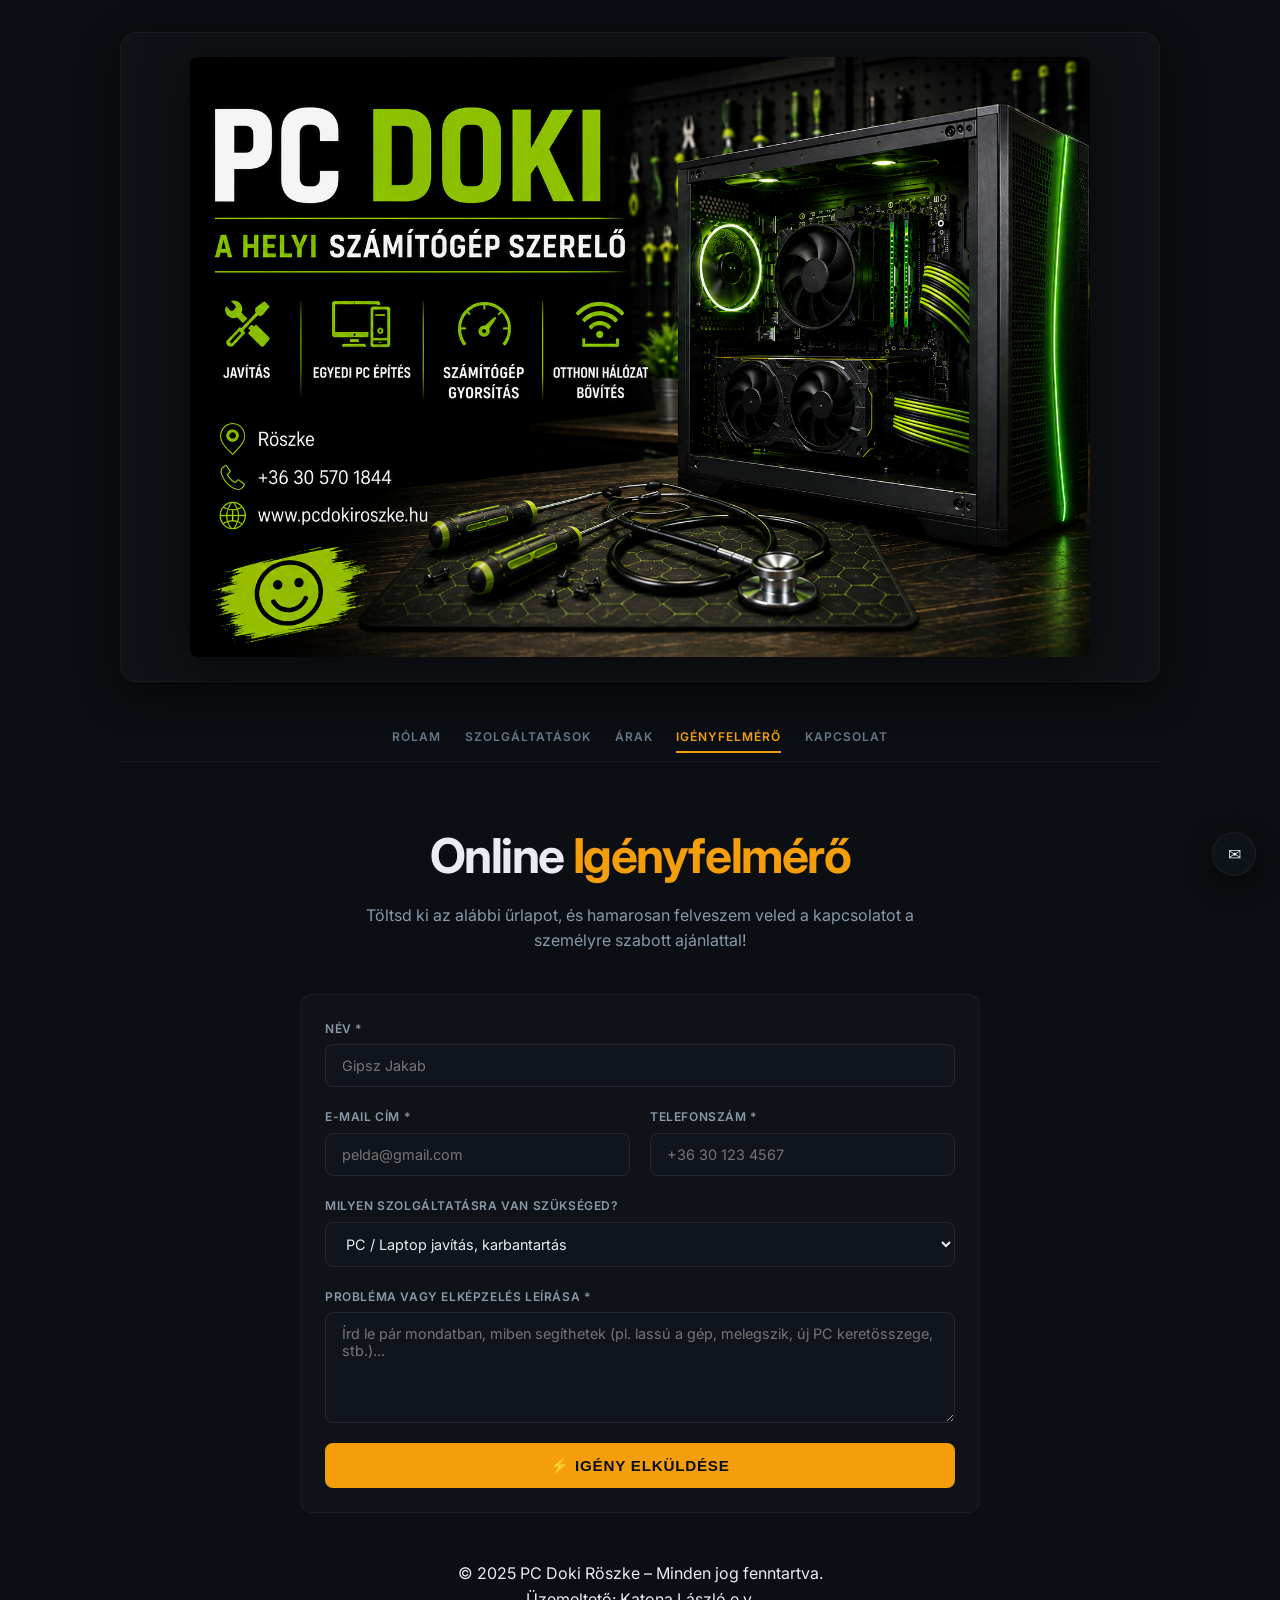
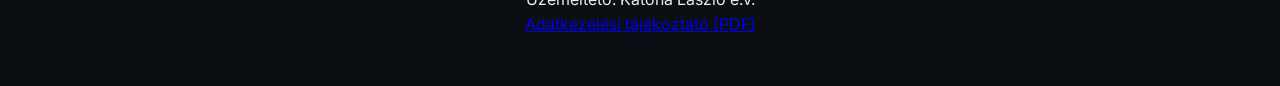
==== igényfelmero.html @ b2f80634 "Implement bot protection in igényfelmero.html Added hidden fields for bot protection in the form." ====
<!DOCTYPE html>
<html lang="hu">
<head>
    <meta charset="UTF-8">
    <meta name="viewport" content="width=device-width, initial-scale=1.0">
    <title>Igényfelmérő – PC Doki Röszke</title>
    <meta name="description" content="Töltse ki igényfelmérő űrlapunkat, hogy pontos ajánlatot adhassunk PC javításra, építésre vagy hálózatépítésre.">

    <link rel="stylesheet" href="style.css">
    <link rel="icon" type="image/png" href="favicon.png">

    <link rel="preconnect" href="https://fonts.googleapis.com">
    <link rel="preconnect" href="https://fonts.gstatic.com" crossorigin>
    <link href="https://fonts.googleapis.com/css2?family=Inter:opsz,wght@14..32,400;14..32,500;14..32,600;14..32,700;800&display=swap" rel="stylesheet">
</head>
<body>

    <!-- ===== LEBEGŐ KONTAKT WIDGET ===== -->
    <div class="floating-contact-widget">
        <button id="contact-toggle" aria-label="Kapcsolat">
            <span id="toggle-icon">✉</span>
        </button>
        <div class="contact-panel" id="contact-panel">
            <p>📋 Gyors kapcsolat</p>
            <a href="tel:+36305701844" class="contact-btn phone">📞 Hívás</a>
            <a href="https://m.me/pcdokiroszke" target="_blank" rel="noopener" class="contact-btn messenger">💬 Messenger</a>
            <a href="https://www.facebook.com/pcdokiroszke" target="_blank" rel="noopener" class="contact-btn facebook">👍 Facebook oldal</a>
            <a href="https://www.facebook.com/sharer/sharer.php?u=https%3A%2F%2Fpcdokiroszke.hu" target="_blank" class="contact-btn share">↗ Megosztom</a>
        </div>
    </div>

    <div class="container">

        <!-- ===== FEJLÉC ===== -->
        <header class="hero-header">
            <div class="hero-header-inner">
                <a href="index.html">
                    <img src="image.png" alt="PC Doki Röszke" class="hero-header-img" loading="lazy">
                </a>
            </div>
        </header>

        <!-- ===== NAVIGÁCIÓ ===== -->
        <nav>
            <div class="nav-links">
                <a href="index.html#rolam">Rólam</a>
                <a href="index.html#szolgaltatasok">Szolgáltatások</a>
                <a href="index.html#arak">Árak</a>
                <a href="igényfelmero.html" class="active">Igényfelmérő</a>
                <a href="index.html#kapcsolat">Kapcsolat</a>
            </div>
        </nav>

        <!-- ===== CÍM SZEKCIÓ ===== -->
        <section class="hero-text-section">
            <h1 class="hero-title">Online <span class="highlight">Igényfelmérő</span></h1>
            <p class="hero-lead">Töltsd ki az alábbi űrlapot, és hamarosan felveszem veled a kapcsolatot a személyre szabott ajánlattal!</p>
        </section>

        <!-- ===== ŰRLAP SZEKCIÓ ===== -->
        <section class="form-section">
    <form action="https://api.web3forms.com/submit" method="POST" class="custom-form">
        
        <!-- === IDE ÍRD BE A KAPOTT KULCSOT === -->
        <input type="hidden" name="access_key" value="1afea300-8b46-4437-ac1f-4f10b51cd7a6">

        <!-- E-mail beállítások (a saját fiókodban így fog megjelenni az e-mail) -->
        <input type="hidden" name="subject" value="Új igényfelmérés érkezett - PC Doki Röszke">
        <input type="hidden" name="from_name" value="PC Doki Weboldal">
        <!-- 🛡️ 1. ROBOTBÍZTOS HONEYPOT MEZŐ (Rejtett mező a botok ellen) -->
        <input type="checkbox" name="botcheck" class="hidden" style="display: none;">

        <!-- 🛡️ 2. BEÉPÍTETT SPAM VÉDELEM (Web3Forms AI szűrő) -->
        <input type="hidden" name="botcheck" value="">

        <div class="form-group">
            <label for="name">Név *</label>
            <input type="text" id="name" name="Név" required placeholder="Gipsz Jakab">
        </div>

        <div class="form-group-grid">
            <div class="form-group">
                <label for="email">E-mail cím *</label>
                <input type="email" id="email" name="email" required placeholder="pelda@gmail.com">
            </div>
            <div class="form-group">
                <label for="phone">Telefonszám *</label>
                <input type="tel" id="phone" name="Telefonszám" required placeholder="+36 30 123 4567">
            </div>
        </div>

        <div class="form-group">
            <label for="service">Milyen szolgáltatásra van szükséged?</label>
            <select id="service" name="Szolgáltatás">
                <option value="PC / Laptop javítás, karbantartás">PC / Laptop javítás, karbantartás</option>
                <option value="Új Gamer / Irodai PC építés">Új Gamer / Irodai PC építés</option>
                <option value="Gép fejlesztés / SSD bővítés">Gép fejlesztés / SSD bővítés</option>
                <option value="WiFi / Hálózat beállítás">WiFi / Hálózat beállítás</option>
                <option value="Weboldal készítés / Marketing">Weboldal készítés / Marketing</option>
                <option value="Egyéb probléma / Kérdés">Egyéb probléma / Kérdés</option>
            </select>
        </div>

        <div class="form-group">
            <label for="message">Probléma vagy elképzelés leírása *</label>
            <textarea id="message" name="Üzenet" rows="5" required placeholder="Írd le pár mondatban, miben segíthetek (pl. lassú a gép, melegszik, új PC keretösszege, stb.)..."></textarea>
        </div>

        <button type="submit" class="submit-btn">⚡ Igény elküldése</button>
    </form>
</section>

        <!-- ===== FOOTER ===== -->
        <footer class="clean-footer" style="margin-top: 3rem; text-align: center;">
            <p>© 2025 PC Doki Röszke – Minden jog fenntartva.</p>
            <p class="small">Üzemeltető: Katona László e.v.</p>
            <a href="adatkezeles.pdf" target="_blank" rel="noopener">Adatkezelési tájékoztató (PDF)</a>
        </footer>

    </div>

    <script src="script.js"></script>
</body>
</html>
---- style.css ----
/* ================================================================
   PC DOKI PLÉH STÍLUS - IPARI / MŰHELY HANGULAT
   ================================================================ */

* {
    margin: 0;
    padding: 0;
    box-sizing: border-box;
}

html {
    scroll-behavior: smooth;
}

body {
    font-family: 'Inter', -apple-system, BlinkMacSystemFont, sans-serif;
    background: #0b0e12;
    color: #e8edf2;
    line-height: 1.6;
    -webkit-font-smoothing: antialiased;
}

/* ---------- LAYOUT ---------- */
.container {
    max-width: 1120px;
    margin: 0 auto;
    padding: 0 1.25rem 2rem;
}

/* ---------- FEJLÉC – PC DOKI PLÉH ---------- */
.hero-header {
    width: 100%;
    padding: 1.5rem 0 0.5rem;
    background: #0b0e12;
}

.hero-header-inner {
    width: 100%;
    display: flex;
    justify-content: center;
    align-items: center;
    background: rgba(255, 255, 255, 0.02);
    border-radius: 16px;
    border: 1px solid rgba(255, 255, 255, 0.04);
    padding: 1rem;
    box-shadow: 0 12px 40px rgba(0, 0, 0, 0.4);
}

.hero-header-img {
    width: 100%;
    max-width: 900px;
    height: auto;
    display: block;
    border-radius: 8px;
    filter: drop-shadow(0 8px 24px rgba(0, 0, 0, 0.5));
}

/* ---------- NAV ---------- */
nav {
    margin: 1.5rem 0 2.5rem;
    padding-bottom: 0.5rem;
    border-bottom: 1px solid rgba(255, 255, 255, 0.04);
}

.nav-links {
    display: flex;
    gap: 1.5rem;
    flex-wrap: wrap;
    justify-content: center;
}

.nav-links a {
    color: #667788;
    text-decoration: none;
    font-size: 0.75rem;
    font-weight: 600;
    letter-spacing: 0.08em;
    text-transform: uppercase;
    padding: 0.3rem 0;
    border-bottom: 2px solid transparent;
    transition: color 0.2s, border-color 0.2s;
}

.nav-links a:hover {
    color: #f59e0b;
    border-bottom-color: #f59e0b;
}

/* ---------- HERO SZÖVEG ---------- */
.hero-text-section {
    text-align: center;
    padding: 1rem 0 2.5rem;
}

.hero-title {
    font-size: 1.8rem;
    font-weight: 700;
    letter-spacing: -0.03em;
    margin-bottom: 0.5rem;
}

.hero-title .highlight {
    color: #f59e0b;
}

.hero-lead {
    color: #8899aa;
    font-size: 1rem;
    max-width: 560px;
    margin: 0 auto;
}

/* ---------- SZOLGÁLTATÁSOK (PLÉH STÍLUSBAN) ---------- */
.services-plain {
    display: grid;
    grid-template-columns: 1fr 1fr;
    gap: 0.75rem;
    padding: 1.5rem 0 2.5rem;
    border-top: 1px solid rgba(255, 255, 255, 0.04);
    border-bottom: 1px solid rgba(255, 255, 255, 0.04);
    margin-bottom: 2.5rem;
}

.service-plain {
    text-align: center;
    padding: 1rem 0.5rem;
    background: rgba(255, 255, 255, 0.02);
    border: 1px solid rgba(255, 255, 255, 0.04);
    border-radius: 10px;
    transition: border-color 0.2s;
}

.service-plain:hover {
    border-color: rgba(245, 158, 11, 0.2);
}

.service-plain .sp-icon {
    font-size: 1.8rem;
    display: block;
    margin-bottom: 0.3rem;
}

.service-plain h3 {
    font-size: 0.85rem;
    font-weight: 700;
    color: #f59e0b;
    letter-spacing: 0.04em;
    text-transform: uppercase;
}

.service-plain p {
    font-size: 0.75rem;
    color: #667788;
    margin-top: 0.1rem;
}

/* ---------- SZEKCIÓ CÍMEK ---------- */
.section-title {
    font-size: 1.1rem;
    font-weight: 700;
    letter-spacing: 0.08em;
    text-transform: uppercase;
    color: #667788;
    margin-bottom: 1.5rem;
    padding-bottom: 0.5rem;
    border-bottom: 2px solid rgba(255, 255, 255, 0.04);
}

/* ---------- RÓLAM ---------- */
.rolam-section {
    padding: 1rem 0 2rem;
}

.rolam-wrap {
    display: grid;
    grid-template-columns: 1fr;
    gap: 2rem;
    align-items: center;
}

.rolam-text p {
    color: #8899aa;
    font-size: 0.92rem;
    margin-bottom: 0.75rem;
}

.rolam-text p strong {
    color: #e8edf2;
}

.rolam-avatar {
    display: flex;
    justify-content: center;
}

.rolam-avatar-circle {
    width: 120px;
    height: 120px;
    border-radius: 50%;
    background: rgba(245, 158, 11, 0.06);
    border: 2px solid rgba(245, 158, 11, 0.1);
    display: flex;
    align-items: center;
    justify-content: center;
    font-size: 2.5rem;
    color: #f59e0b;
}

/* ---------- SZOLGÁLTATÁSOK RÁCS ---------- */
.services-grid {
    display: grid;
    grid-template-columns: 1fr 1fr;
    gap: 0.6rem;
}

.service-item {
    background: rgba(255, 255, 255, 0.02);
    border: 1px solid rgba(255, 255, 255, 0.04);
    border-radius: 8px;
    padding: 0.9rem;
    transition: border-color 0.2s;
}

.service-item:hover {
    border-color: rgba(245, 158, 11, 0.2);
}

.service-item .icon {
    font-size: 1.2rem;
    display: block;
    margin-bottom: 0.2rem;
}

.service-item h3 {
    font-size: 0.8rem;
    font-weight: 600;
    color: #e8edf2;
}

.service-item p {
    font-size: 0.7rem;
    color: #667788;
    margin-top: 0.1rem;
}

/* ---------- ÁRAK ---------- */
.arak-sub {
    text-align: center;
    font-size: 0.75rem;
    color: #667788;
    margin: -0.5rem 0 1.5rem;
}

.price-grid {
    display: grid;
    grid-template-columns: 1fr;
    gap: 0.1rem;
}

.price-row {
    display: grid;
    grid-template-columns: 1fr auto;
    align-items: baseline;
    padding: 0.5rem 0.5rem;
    border-bottom: 1px solid rgba(255, 255, 255, 0.02);
    gap: 0.3rem 1rem;
}

.price-row .label {
    color: #8899aa;
    font-size: 0.8rem;
}

.price-row .value {
    color: #e8edf2;
    font-weight: 600;
    font-size: 0.85rem;
    text-align: right;
}

.price-row .note {
    grid-column: 1 / -1;
    font-size: 0.65rem;
    color: #556677;
    font-weight: 400;
    margin-top: -0.2rem;
    padding-left: 0.2rem;
}

.price-row.highlight {
    background: rgba(74, 222, 128, 0.04);
    border-radius: 6px;
    border-bottom: none;
    margin-top: 0.3rem;
}

.price-row.highlight .label {
    color: #4ade80;
}

.price-row.highlight .value {
    color: #4ade80;
}

/* ---------- KAPCSOLAT ---------- */
.contact-section {
    padding: 1rem 0;
}

.contact-card {
    background: rgba(255, 255, 255, 0.02);
    border: 1px solid rgba(255, 255, 255, 0.04);
    border-radius: 12px;
    padding: 1.5rem;
}

.contact-row {
    display: flex;
    flex-direction: column;
    gap: 0.1rem;
    padding: 0.4rem 0;
}

.contact-row .label {
    color: #556677;
    font-size: 0.65rem;
    text-transform: uppercase;
    letter-spacing: 0.08em;
}

.contact-row .value {
    color: #e8edf2;
    font-size: 0.95rem;
}

.contact-row .value a {
    color: #f59e0b;
    text-decoration: none;
    transition: color 0.2s;
}

.contact-row .value a:hover {
    color: #fbbf24;
    text-decoration: underline;
}

.contact-note {
    margin-top: 0.75rem;
    font-size: 0.75rem;
    color: #667788;
}

/* ---------- FLOATING WIDGET ---------- */
.floating-contact-widget {
    position: fixed;
    bottom: 1.5rem;
    right: 1.5rem;
    z-index: 1000;
}

#contact-toggle {
    width: 44px;
    height: 44px;
    border-radius: 50%;
    border: 1px solid rgba(255, 255, 255, 0.06);
    background: rgba(16, 20, 28, 0.92);
    backdrop-filter: blur(12px);
    color: #e8edf2;
    font-size: 1rem;
    cursor: pointer;
    transition: all 0.2s;
    box-shadow: 0 8px 24px rgba(0, 0, 0, 0.5);
    display: flex;
    align-items: center;
    justify-content: center;
}

#contact-toggle:hover {
    border-color: #f59e0b;
}

.contact-panel {
    position: absolute;
    bottom: 56px;
    right: 0;
    width: 180px;
    background: rgba(16, 20, 28, 0.95);
    backdrop-filter: blur(12px);
    border: 1px solid rgba(255, 255, 255, 0.04);
    border-radius: 12px;
    padding: 0.75rem;
    opacity: 0;
    transform: translateY(8px);
    pointer-events: none;
    transition: all 0.25s ease;
}

.contact-panel.open {
    opacity: 1;
    transform: translateY(0);
    pointer-events: auto;
}

.contact-panel p {
    font-size: 0.6rem;
    color: #556677;
    margin-bottom: 0.4rem;
    text-transform: uppercase;
    letter-spacing: 0.08em;
}

.contact-btn {
    display: block;
    width: 100%;
    padding: 0.4rem;
    border-radius: 6px;
    text-align: center;
    text-decoration: none;
    font-size: 0.75rem;
    font-weight: 500;
    margin-bottom: 0.25rem;
    border: 1px solid rgba(255, 255, 255, 0.04);
    transition: all 0.2s;
    font-family: inherit;
}

.contact-btn.phone {
    background: rgba(34, 197, 94, 0.08);
    color: #4ade80;
    border-color: rgba(34, 197, 94, 0.1);
}

.contact-btn.messenger {
    background: rgba(59, 130, 246, 0.08);
    color: #60a5fa;
    border-color: rgba(59, 130, 246, 0.1);
}

.contact-btn.facebook {
    background: rgba(24, 119, 242, 0.08);
    color: #4d8bf7;
    border-color: rgba(24, 119, 242, 0.1);
}

.contact-btn.share {
    background: rgba(245, 158, 11, 0.06);
    color: #fbbf24;
    border-color: rgba(245, 158, 11, 0.08);
}

.contact-btn:hover {
    border-color: rgba(255, 255, 255, 0.1);
    transform: translateY(-1px);
}

/* ================================================================
   RESZPONZÍV
   ================================================================ */

@media (min-width: 640px) {
    .services-plain {
        grid-template-columns: repeat(4, 1fr);
        gap: 1rem;
        padding: 2rem 0;
    }

    .services-grid {
        grid-template-columns: repeat(3, 1fr);
        gap: 0.8rem;
    }

    .price-grid {
        grid-template-columns: 1fr 1fr;
        gap: 0 1.5rem;
    }

    .price-row {
        padding: 0.4rem 0;
    }

    .contact-row {
        flex-direction: row;
        align-items: baseline;
        gap: 1.5rem;
    }

    .contact-row .label {
        min-width: 80px;
    }

    .hero-title {
        font-size: 2.4rem;
    }
}

@media (min-width: 900px) {
    .container {
        padding: 0 2.5rem 3rem;
    }

    .hero-header {
        padding: 2rem 0 1rem;
    }

    .hero-header-inner {
        padding: 1.5rem;
    }

    .hero-title {
        font-size: 3rem;
    }

    .rolam-wrap {
        grid-template-columns: 2fr 1fr;
        gap: 3rem;
    }

    .rolam-avatar-circle {
        width: 160px;
        height: 160px;
        font-size: 3rem;
    }

    .services-grid {
        grid-template-columns: repeat(4, 1fr);
        gap: 1rem;
    }

    .service-item {
        padding: 1.25rem 1rem;
    }

    .service-item h3 {
        font-size: 0.9rem;
    }
}

/* ---------- ANIMÁCIÓ ---------- */
@keyframes fadeUp {
    from {
        opacity: 0;
        transform: translateY(16px);
    }
    to {
        opacity: 1;
        transform: translateY(0);
    }
}

.hero-header,
.hero-text-section,
.services-plain,
.rolam-section,
#szolgaltatasok,
#arak,
.contact-section {
    animation: fadeUp 0.5s ease forwards;
}
/* ---------- KAPCSOLAT (ÚJ, LETISZTULT) ---------- */
.contact-section {
    padding: 1.5rem 0 2rem;
}

.contact-grid {
    display: grid;
    grid-template-columns: 1fr;
    gap: 0.75rem;
    margin-bottom: 1.5rem;
}

.contact-item {
    display: flex;
    align-items: center;
    gap: 1rem;
    background: rgba(255, 255, 255, 0.02);
    border: 1px solid rgba(255, 255, 255, 0.04);
    border-radius: 10px;
    padding: 0.9rem 1.2rem;
    transition: border-color 0.2s, background 0.2s;
}

.contact-item:hover {
    border-color: rgba(245, 158, 11, 0.15);
    background: rgba(255, 255, 255, 0.03);
}

.contact-item-icon {
    font-size: 1.4rem;
    flex-shrink: 0;
    width: 36px;
    text-align: center;
}

.contact-item-content {
    flex: 1;
    display: flex;
    flex-direction: column;
    gap: 0.05rem;
}

.contact-item-label {
    font-size: 0.6rem;
    text-transform: uppercase;
    letter-spacing: 0.08em;
    color: #556677;
    font-weight: 600;
}

.contact-item-value {
    font-size: 1rem;
    color: #e8edf2;
    text-decoration: none;
    font-weight: 500;
    transition: color 0.2s;
}

.contact-item-value:hover {
    color: #f59e0b;
}

.contact-item-note {
    font-size: 0.7rem;
    color: #556677;
    font-weight: 400;
}

.contact-footnote {
    text-align: center;
    padding: 1.2rem 1.5rem;
    background: rgba(255, 255, 255, 0.02);
    border: 1px solid rgba(255, 255, 255, 0.04);
    border-radius: 10px;
    font-size: 0.9rem;
    color: #8899aa;
    display: flex;
    align-items: center;
    justify-content: center;
    gap: 0.6rem;
}

.contact-footnote-icon {
    font-size: 1.2rem;
}

/* ---------- KAPCSOLAT RESZPONZÍV ---------- */
@media (min-width: 640px) {
    .contact-grid {
        grid-template-columns: 1fr 1fr;
        gap: 0.8rem;
    }

    .contact-item {
        padding: 1rem 1.4rem;
    }
}

@media (min-width: 900px) {
    .contact-item-value {
        font-size: 1.05rem;
    }
}
/* ---------- ŰRLAP STÍLUSOK ---------- */
.form-section {
    max-width: 680px;
    margin: 0 auto;
    background: rgba(255, 255, 255, 0.02);
    border: 1px solid rgba(255, 255, 255, 0.04);
    border-radius: 12px;
    padding: 1.5rem;
}

.custom-form {
    display: flex;
    flex-direction: column;
    gap: 1.25rem;
}

.form-group-grid {
    display: grid;
    grid-template-columns: 1fr;
    gap: 1.25rem;
}

@media (min-width: 640px) {
    .form-group-grid {
        grid-template-columns: 1fr 1fr;
    }
}

.form-group {
    display: flex;
    flex-direction: column;
    gap: 0.4rem;
}

.form-group label {
    font-size: 0.75rem;
    font-weight: 600;
    color: #8899aa;
    text-transform: uppercase;
    letter-spacing: 0.05em;
}

.form-group input,
.form-group select,
.form-group textarea {
    width: 100%;
    padding: 0.75rem 1rem;
    background: #10141c;
    border: 1px solid rgba(255, 255, 255, 0.08);
    border-radius: 8px;
    color: #e8edf2;
    font-family: inherit;
    font-size: 0.9rem;
    transition: border-color 0.2s, box-shadow 0.2s;
}

.form-group input:focus,
.form-group select:focus,
.form-group textarea:focus {
    outline: none;
    border-color: #f59e0b;
    box-shadow: 0 0 0 3px rgba(245, 158, 11, 0.15);
}

.submit-btn {
    width: 100%;
    padding: 0.85rem;
    background: #f59e0b;
    color: #0b0e12;
    border: none;
    border-radius: 8px;
    font-size: 0.95rem;
    font-weight: 700;
    text-transform: uppercase;
    letter-spacing: 0.05em;
    cursor: pointer;
    transition: background 0.2s, transform 0.1s;
}

.submit-btn:hover {
    background: #fbbf24;
    transform: translateY(-1px);
}

.nav-links a.active {
    color: #f59e0b;
    border-bottom-color: #f59e0b;
}
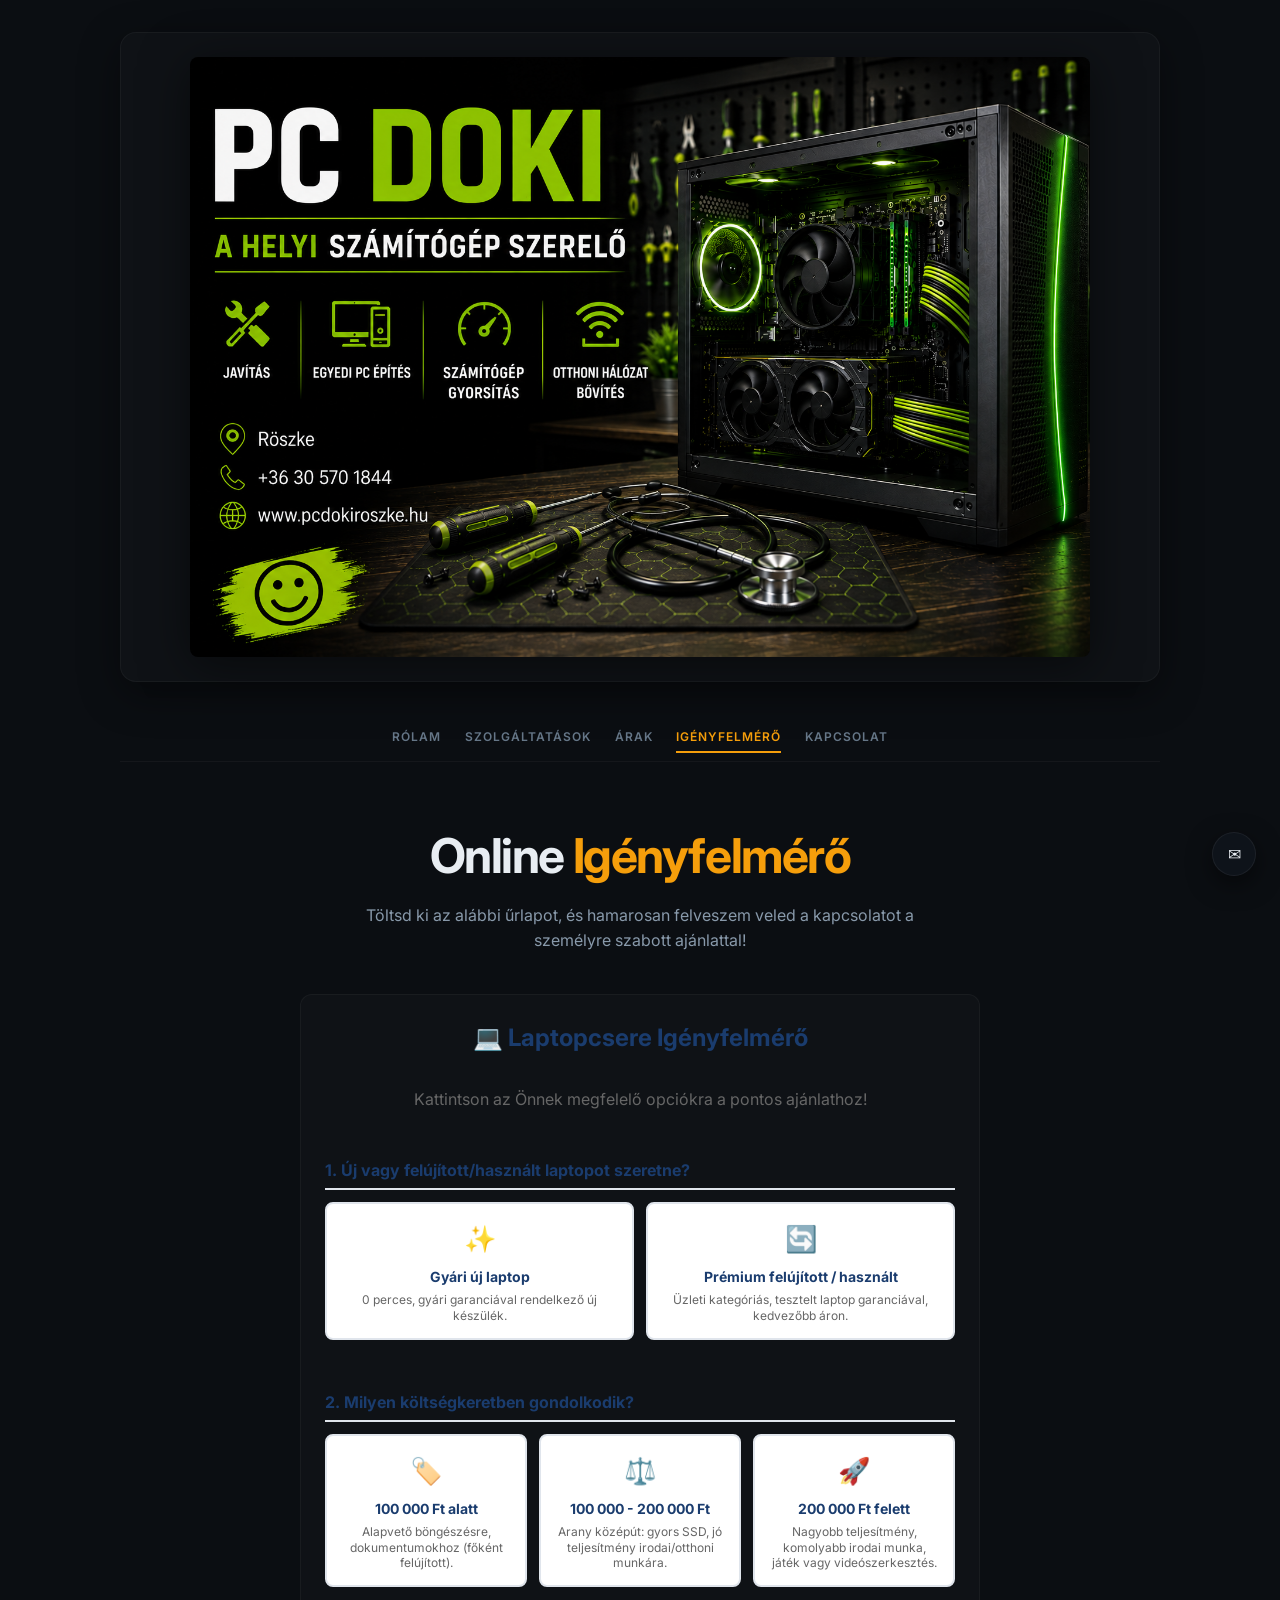
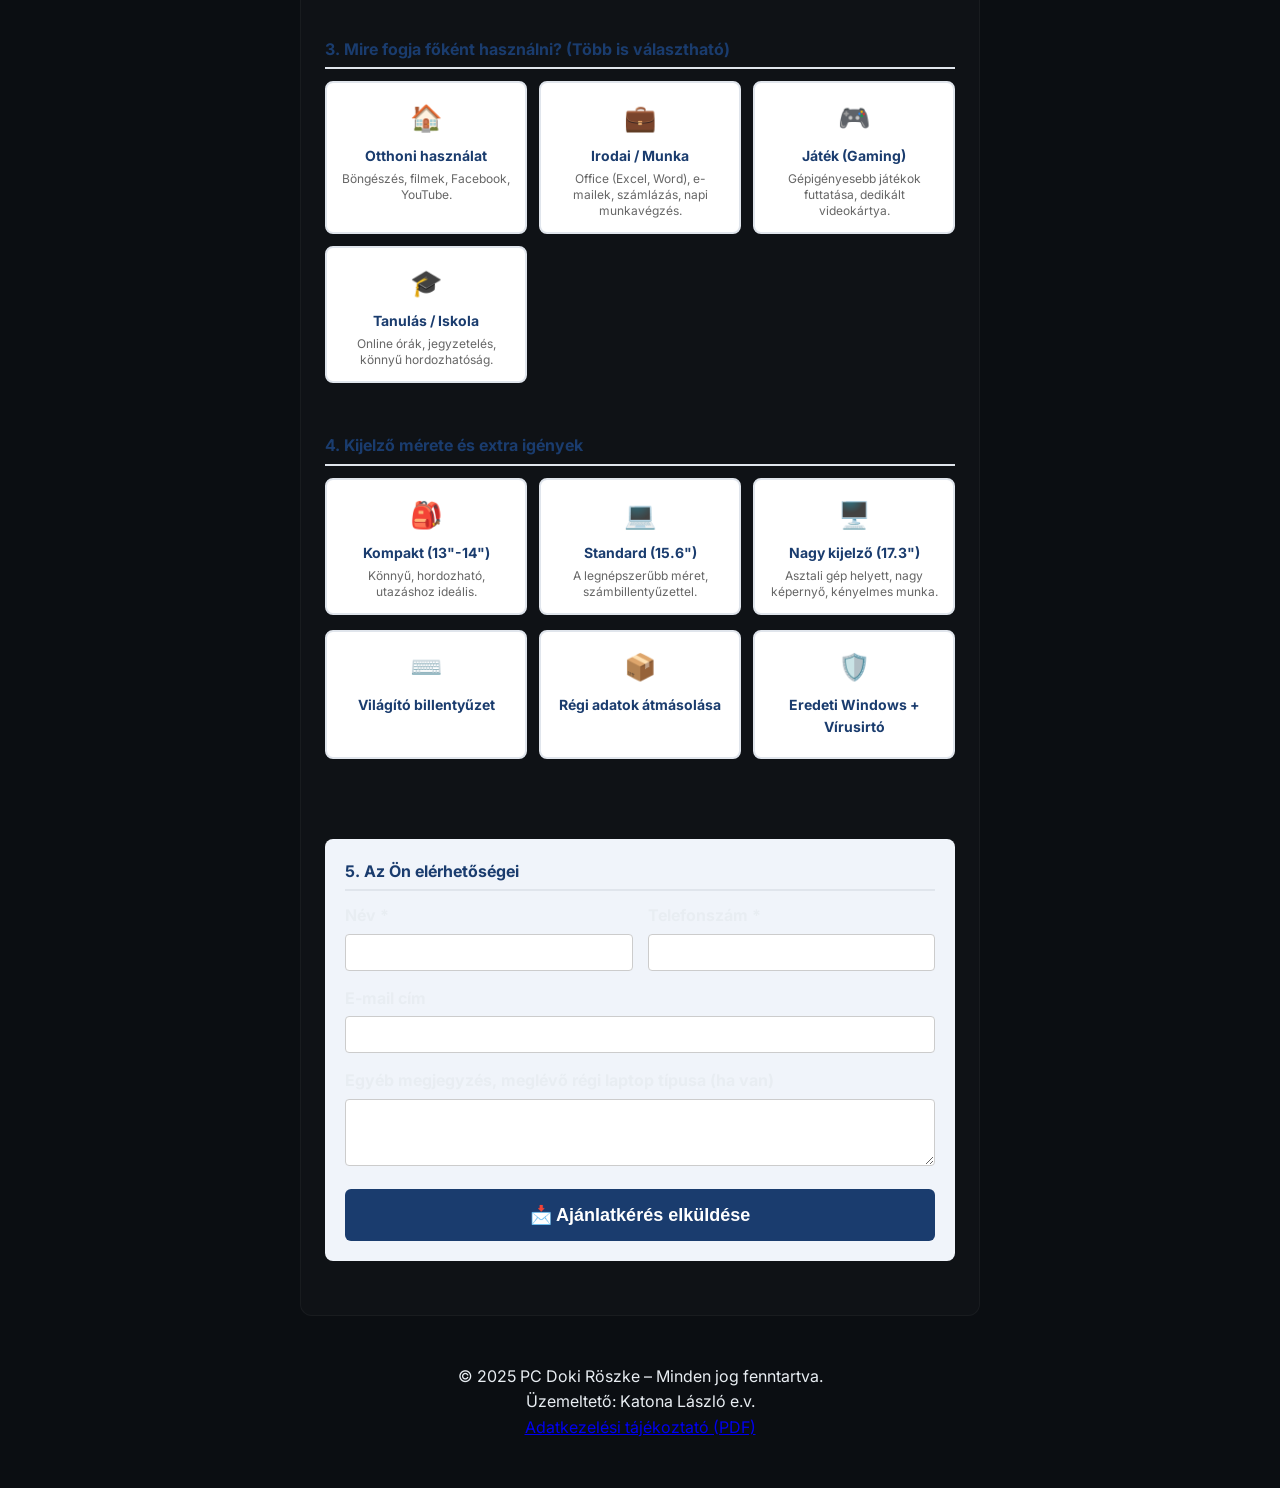
==== commit d010170e: "Update igényfelmero.html" ====
--- a/igényfelmero.html
+++ b/igényfelmero.html
@@ -58,57 +58,219 @@
         </section>
 
         <!-- ===== ŰRLAP SZEKCIÓ ===== -->
-        <section class="form-section">
-    <form action="https://api.web3forms.com/submit" method="POST" class="custom-form">
+        <!-- ===== ŰRLAP SZEKCIÓ ===== -->
+<section class="form-section">
+    <form action="https://api.web3forms.com/submit" method="POST" class="custom-form" id="laptop-form">
         
-        <!-- === IDE ÍRD BE A KAPOTT KULCSOT === -->
+        <!-- Web3Forms beállítások -->
         <input type="hidden" name="access_key" value="1afea300-8b46-4437-ac1f-4f10b51cd7a6">
-
-        <!-- E-mail beállítások (a saját fiókodban így fog megjelenni az e-mail) -->
-        <input type="hidden" name="subject" value="Új igényfelmérés érkezett - PC Doki Röszke">
+        <input type="hidden" name="subject" value="Új laptopcsere igényfelmérés érkezett - PC Doki Röszke">
         <input type="hidden" name="from_name" value="PC Doki Weboldal">
-        <!-- 🛡️ 1. ROBOTBÍZTOS HONEYPOT MEZŐ (Rejtett mező a botok ellen) -->
         <input type="checkbox" name="botcheck" class="hidden" style="display: none;">
 
-        <!-- 🛡️ 2. BEÉPÍTETT SPAM VÉDELEM (Web3Forms AI szűrő) -->
-        <input type="hidden" name="botcheck" value="">
-
-        <div class="form-group">
-            <label for="name">Név *</label>
-            <input type="text" id="name" name="Név" required placeholder="Gipsz Jakab">
-        </div>
-
-        <div class="form-group-grid">
-            <div class="form-group">
-                <label for="email">E-mail cím *</label>
-                <input type="email" id="email" name="email" required placeholder="pelda@gmail.com">
-            </div>
-            <div class="form-group">
-                <label for="phone">Telefonszám *</label>
-                <input type="tel" id="phone" name="Telefonszám" required placeholder="+36 30 123 4567">
-            </div>
-        </div>
-
-        <div class="form-group">
-            <label for="service">Milyen szolgáltatásra van szükséged?</label>
-            <select id="service" name="Szolgáltatás">
-                <option value="PC / Laptop javítás, karbantartás">PC / Laptop javítás, karbantartás</option>
-                <option value="Új Gamer / Irodai PC építés">Új Gamer / Irodai PC építés</option>
-                <option value="Gép fejlesztés / SSD bővítés">Gép fejlesztés / SSD bővítés</option>
-                <option value="WiFi / Hálózat beállítás">WiFi / Hálózat beállítás</option>
-                <option value="Weboldal készítés / Marketing">Weboldal készítés / Marketing</option>
-                <option value="Egyéb probléma / Kérdés">Egyéb probléma / Kérdés</option>
-            </select>
-        </div>
-
-        <div class="form-group">
-            <label for="message">Probléma vagy elképzelés leírása *</label>
-            <textarea id="message" name="Üzenet" rows="5" required placeholder="Írd le pár mondatban, miben segíthetek (pl. lassú a gép, melegszik, új PC keretösszege, stb.)..."></textarea>
-        </div>
-
-        <button type="submit" class="submit-btn">⚡ Igény elküldése</button>
+        <!-- Dynamic summary field that gets filled automatically -->
+        <input type="hidden" name="Kiválasztott állapot" id="form-allapot" value="">
+        <input type="hidden" name="Költségkeret" id="form-keret" value="">
+        <input type="hidden" name="Felhasználási célok" id="form-celok" value="">
+        <input type="hidden" name="Kijelző méret" id="form-kijelzo" value="">
+        <input type="hidden" name="Fontos funkciók" id="form-funkciok" value="">
+
+        <h2 style="text-align: center; color: #1a3c6e; margin-bottom: 10px;">💻 Laptopcsere Igényfelmérő</h2>
+        <p style="text-align: center; color: #666; margin-bottom: 25px;">Kattintson az Önnek megfelelő opciókra a pontos ajánlathoz!</p>
+
+        <!-- LÉPÉS 1: ÁLLAPOT -->
+        <div class="step-group">
+            <h3>1. Új vagy felújított/használt laptopot szeretne?</h3>
+            <div class="cards-grid cols-2">
+                <div class="card-option" onclick="selectSingle(this, 'form-allapot')">
+                    <div class="card-icon">✨</div>
+                    <div class="card-title">Gyári új laptop</div>
+                    <div class="card-desc">0 perces, gyári garanciával rendelkező új készülék.</div>
+                </div>
+                <div class="card-option" onclick="selectSingle(this, 'form-allapot')">
+                    <div class="card-icon">🔄</div>
+                    <div class="card-title">Prémium felújított / használt</div>
+                    <div class="card-desc">Üzleti kategóriás, tesztelt laptop garanciával, kedvezőbb áron.</div>
+                </div>
+            </div>
+        </div>
+
+        <!-- LÉPÉS 2: KÖLTSÉGKERET -->
+        <div class="step-group">
+            <h3>2. Milyen költségkeretben gondolkodik?</h3>
+            <div class="cards-grid cols-3">
+                <div class="card-option" onclick="selectSingle(this, 'form-keret')">
+                    <div class="card-icon">🏷️</div>
+                    <div class="card-title">100 000 Ft alatt</div>
+                    <div class="card-desc">Alapvető böngészésre, dokumentumokhoz (főként felújított).</div>
+                </div>
+                <div class="card-option" onclick="selectSingle(this, 'form-keret')">
+                    <div class="card-icon">⚖️</div>
+                    <div class="card-title">100 000 - 200 000 Ft</div>
+                    <div class="card-desc">Arany középút: gyors SSD, jó teljesítmény irodai/otthoni munkára.</div>
+                </div>
+                <div class="card-option" onclick="selectSingle(this, 'form-keret')">
+                    <div class="card-icon">🚀</div>
+                    <div class="card-title">200 000 Ft felett</div>
+                    <div class="card-desc">Nagyobb teljesítmény, komolyabb irodai munka, játék vagy videószerkesztés.</div>
+                </div>
+            </div>
+        </div>
+
+        <!-- LÉPÉS 3: FELHASZNÁLÁSI CÉL -->
+        <div class="step-group">
+            <h3>3. Mire fogja főként használni? (Több is választható)</h3>
+            <div class="cards-grid cols-4">
+                <div class="card-option" onclick="toggleMulti(this, 'form-celok')">
+                    <div class="card-icon">🏠</div>
+                    <div class="card-title">Otthoni használat</div>
+                    <div class="card-desc">Böngészés, filmek, Facebook, YouTube.</div>
+                </div>
+                <div class="card-option" onclick="toggleMulti(this, 'form-celok')">
+                    <div class="card-icon">💼</div>
+                    <div class="card-title">Irodai / Munka</div>
+                    <div class="card-desc">Office (Excel, Word), e-mailek, számlázás, napi munkavégzés.</div>
+                </div>
+                <div class="card-option" onclick="toggleMulti(this, 'form-celok')">
+                    <div class="card-icon">🎮</div>
+                    <div class="card-title">Játék (Gaming)</div>
+                    <div class="card-desc">Gépigényesebb játékok futtatása, dedikált videokártya.</div>
+                </div>
+                <div class="card-option" onclick="toggleMulti(this, 'form-celok')">
+                    <div class="card-icon">🎓</div>
+                    <div class="card-title">Tanulás / Iskola</div>
+                    <div class="card-desc">Online órák, jegyzetelés, könnyű hordozhatóság.</div>
+                </div>
+            </div>
+        </div>
+
+        <!-- LÉPÉS 4: MÉRET ÉS FUNKCIÓK -->
+        <div class="step-group">
+            <h3>4. Kijelző mérete és extra igények</h3>
+            <div class="cards-grid cols-3">
+                <div class="card-option" onclick="selectSingle(this, 'form-kijelzo')">
+                    <div class="card-icon">🎒</div>
+                    <div class="card-title">Kompakt (13"-14")</div>
+                    <div class="card-desc">Könnyű, hordozható, utazáshoz ideális.</div>
+                </div>
+                <div class="card-option" onclick="selectSingle(this, 'form-kijelzo')">
+                    <div class="card-icon">💻</div>
+                    <div class="card-title">Standard (15.6")</div>
+                    <div class="card-desc">A legnépszerűbb méret, számbillentyűzettel.</div>
+                </div>
+                <div class="card-option" onclick="selectSingle(this, 'form-kijelzo')">
+                    <div class="card-icon">🖥️</div>
+                    <div class="card-title">Nagy kijelző (17.3")</div>
+                    <div class="card-desc">Asztali gép helyett, nagy képernyő, kényelmes munka.</div>
+                </div>
+            </div>
+
+            <div style="margin-top: 15px;" class="cards-grid cols-3">
+                <div class="card-option" onclick="toggleMulti(this, 'form-funkciok')">
+                    <div class="card-icon">⌨️</div>
+                    <div class="card-title">Világító billentyűzet</div>
+                </div>
+                <div class="card-option" onclick="toggleMulti(this, 'form-funkciok')">
+                    <div class="card-icon">📦</div>
+                    <div class="card-title">Régi adatok átmásolása</div>
+                </div>
+                <div class="card-option" onclick="toggleMulti(this, 'form-funkciok')">
+                    <div class="card-icon">🛡️</div>
+                    <div class="card-title">Eredeti Windows + Vírusirtó</div>
+                </div>
+            </div>
+        </div>
+
+        <!-- LÉPÉS 5: ELÉRHERŐSÉGI ADATOK -->
+        <div class="step-group" style="background: #f0f4fa; padding: 20px; border-radius: 8px; margin-top: 30px;">
+            <h3 style="margin-top:0;">5. Az Ön elérhetőségei</h3>
+            
+            <div style="display: grid; grid-template-columns: 1fr 1fr; gap: 15px; margin-bottom: 15px;">
+                <div>
+                    <label style="display:block; font-weight:bold; margin-bottom:5px;">Név *</label>
+                    <input type="text" name="Név" required style="width:100%; padding:10px; border:1px solid #ccc; border-radius:4px;">
+                </div>
+                <div>
+                    <label style="display:block; font-weight:bold; margin-bottom:5px;">Telefonszám *</label>
+                    <input type="tel" name="Telefonszám" required style="width:100%; padding:10px; border:1px solid #ccc; border-radius:4px;">
+                </div>
+            </div>
+            
+            <div style="margin-bottom: 15px;">
+                <label style="display:block; font-weight:bold; margin-bottom:5px;">E-mail cím</label>
+                <input type="email" name="E-mail" style="width:100%; padding:10px; border:1px solid #ccc; border-radius:4px;">
+            </div>
+
+            <div style="margin-bottom: 15px;">
+                <label style="display:block; font-weight:bold; margin-bottom:5px;">Egyéb megjegyzés, meglévő régi laptop típusa (ha van)</label>
+                <textarea name="Egyéb megjegyzés" rows="3" style="width:100%; padding:10px; border:1px solid #ccc; border-radius:4px;"></textarea>
+            </div>
+
+            <button type="submit" style="width:100%; background:#1a3c6e; color:white; padding:15px; border:none; border-radius:6px; font-size:18px; font-weight:bold; cursor:pointer;">
+                📩 Ajánlatkérés elküldése
+            </button>
+        </div>
+
     </form>
 </section>
+
+<!-- ===== STÍLUSOK ÉS INTERAKCIÓ ===== -->
+<style>
+    .step-group { margin-bottom: 30px; }
+    .step-group h3 { font-size: 16px; color: #1a3c6e; margin-bottom: 12px; border-bottom: 2px solid #e0e5ec; padding-bottom: 5px; }
+    .cards-grid { display: grid; gap: 12px; }
+    .cols-2 { grid-template-columns: repeat(auto-fit, minmax(240px, 1fr)); }
+    .cols-3 { grid-template-columns: repeat(auto-fit, minmax(200px, 1fr)); }
+    .cols-4 { grid-template-columns: repeat(auto-fit, minmax(180px, 1fr)); }
+    
+    .card-option {
+        border: 2px solid #e0e5ec;
+        background: #ffffff;
+        border-radius: 8px;
+        padding: 14px;
+        cursor: pointer;
+        transition: all 0.2s ease;
+        text-align: center;
+    }
+    .card-option:hover { border-color: #1a3c6e; background: #f7f9fc; transform: translateY(-2px); }
+    .card-option.selected { border-color: #1a3c6e; background: #eaf1f9; box-shadow: 0 0 0 3px rgba(26,60,110,0.15); }
+    .card-icon { font-size: 26px; margin-bottom: 6px; }
+    .card-title { font-weight: 700; color: #1a3c6e; font-size: 14px; margin-bottom: 4px; }
+    .card-desc { font-size: 12px; color: #666; line-height: 1.3; }
+</style>
+
+<script>
+    // Egyetlen opció kiválasztása (pl. költségkeret, állapot)
+    function selectSingle(card, hiddenInputId) {
+        const parentGrid = card.parentElement;
+        parentGrid.querySelectorAll('.card-option').forEach(c => c.classList.remove('selected'));
+        card.classList.add('selected');
+        
+        const title = card.querySelector('.card-title').innerText;
+        document.getElementById(hiddenInputId).value = title;
+    }
+
+    // Több opció kijelölése (pl. célok, funkciók)
+    function toggleMulti(card, hiddenInputId) {
+        card.classList.toggle('selected');
+        const parentGrid = card.parentElement;
+        const selectedTitles = [];
+        
+        // Összegyűjtjük a kijelölteket
+        document.querySelectorAll(`.card-option.selected`).forEach(c => {
+            const titleEl = c.querySelector('.card-title');
+            if (titleEl && c.closest('.cards-grid') === parentGrid) {
+                selectedTitles.push(titleEl.innerText);
+            }
+        });
+
+        // Ha a szülő rácson belülieket gyűjtjük
+        const items = Array.from(parentGrid.querySelectorAll('.card-option.selected'))
+                           .map(c => c.querySelector('.card-title').innerText);
+                           
+        document.getElementById(hiddenInputId).value = items.join(', ');
+    }
+</script>
 
         <!-- ===== FOOTER ===== -->
         <footer class="clean-footer" style="margin-top: 3rem; text-align: center;">
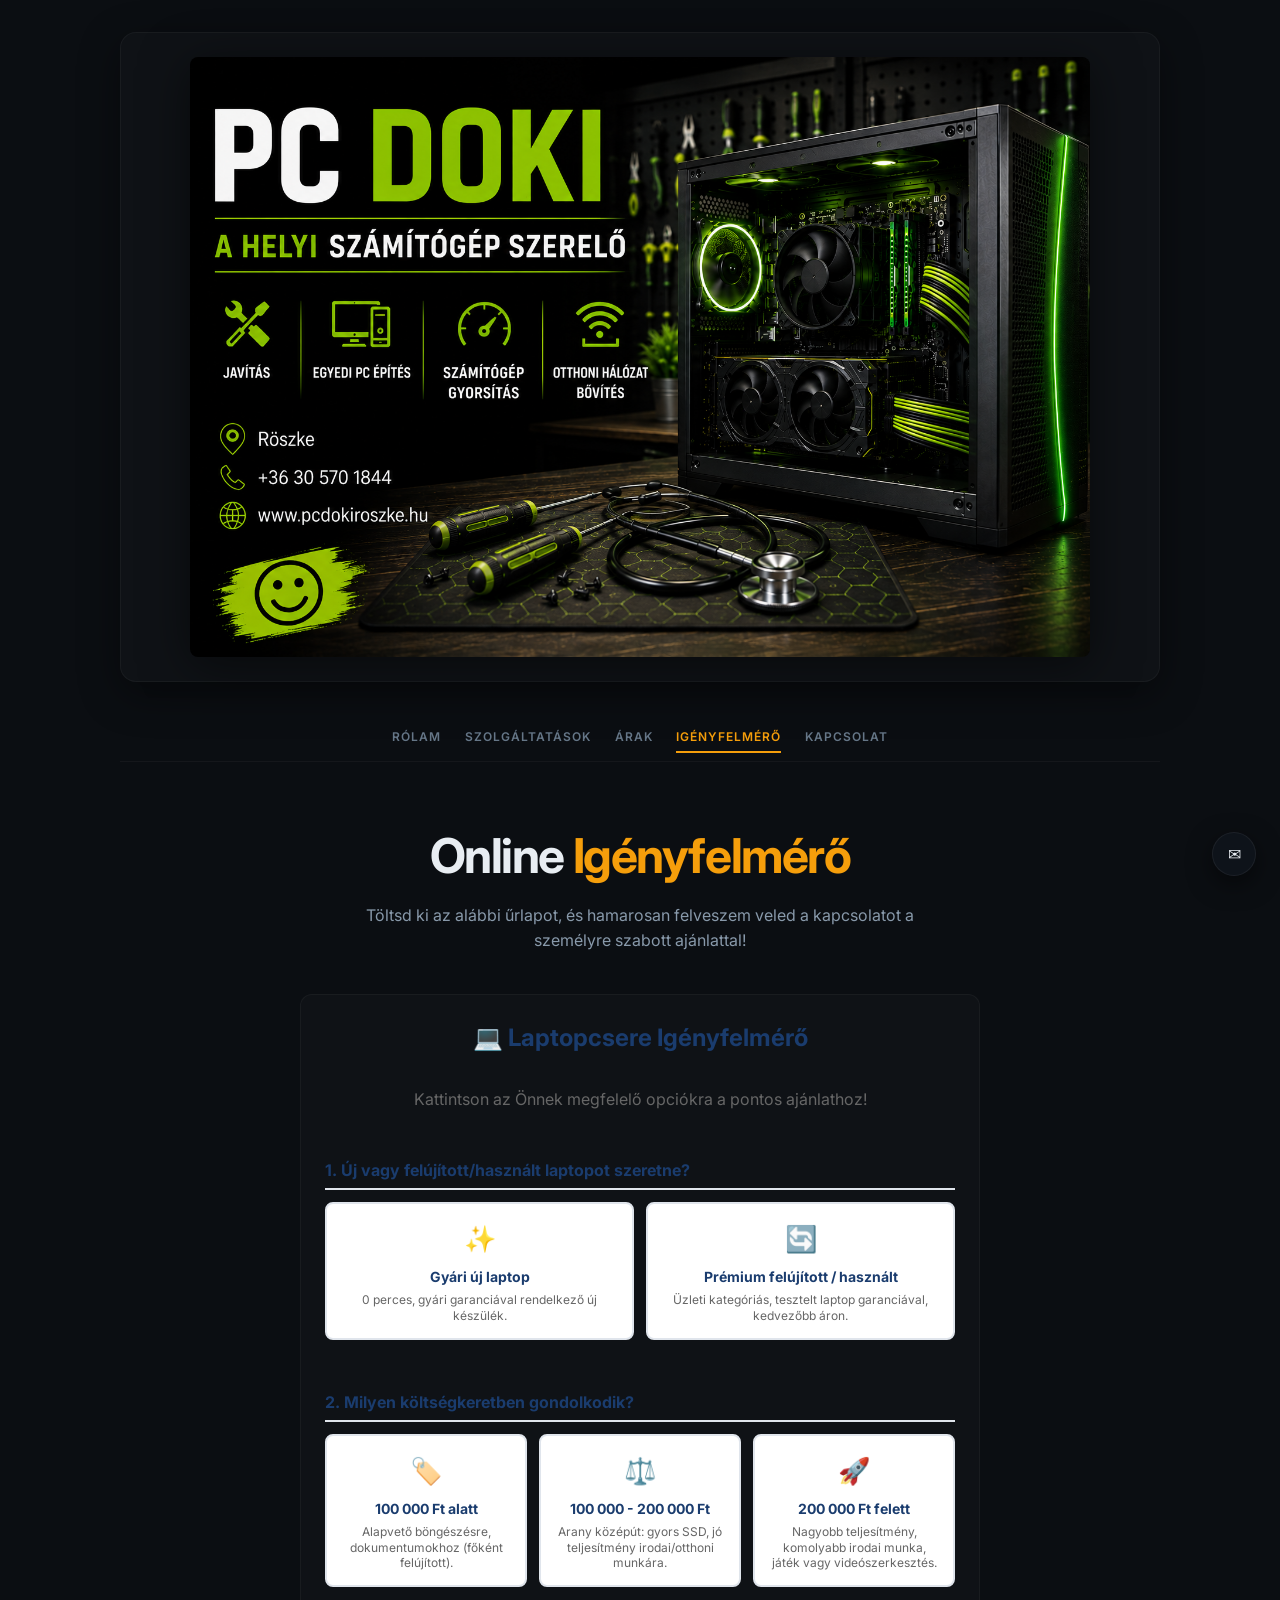
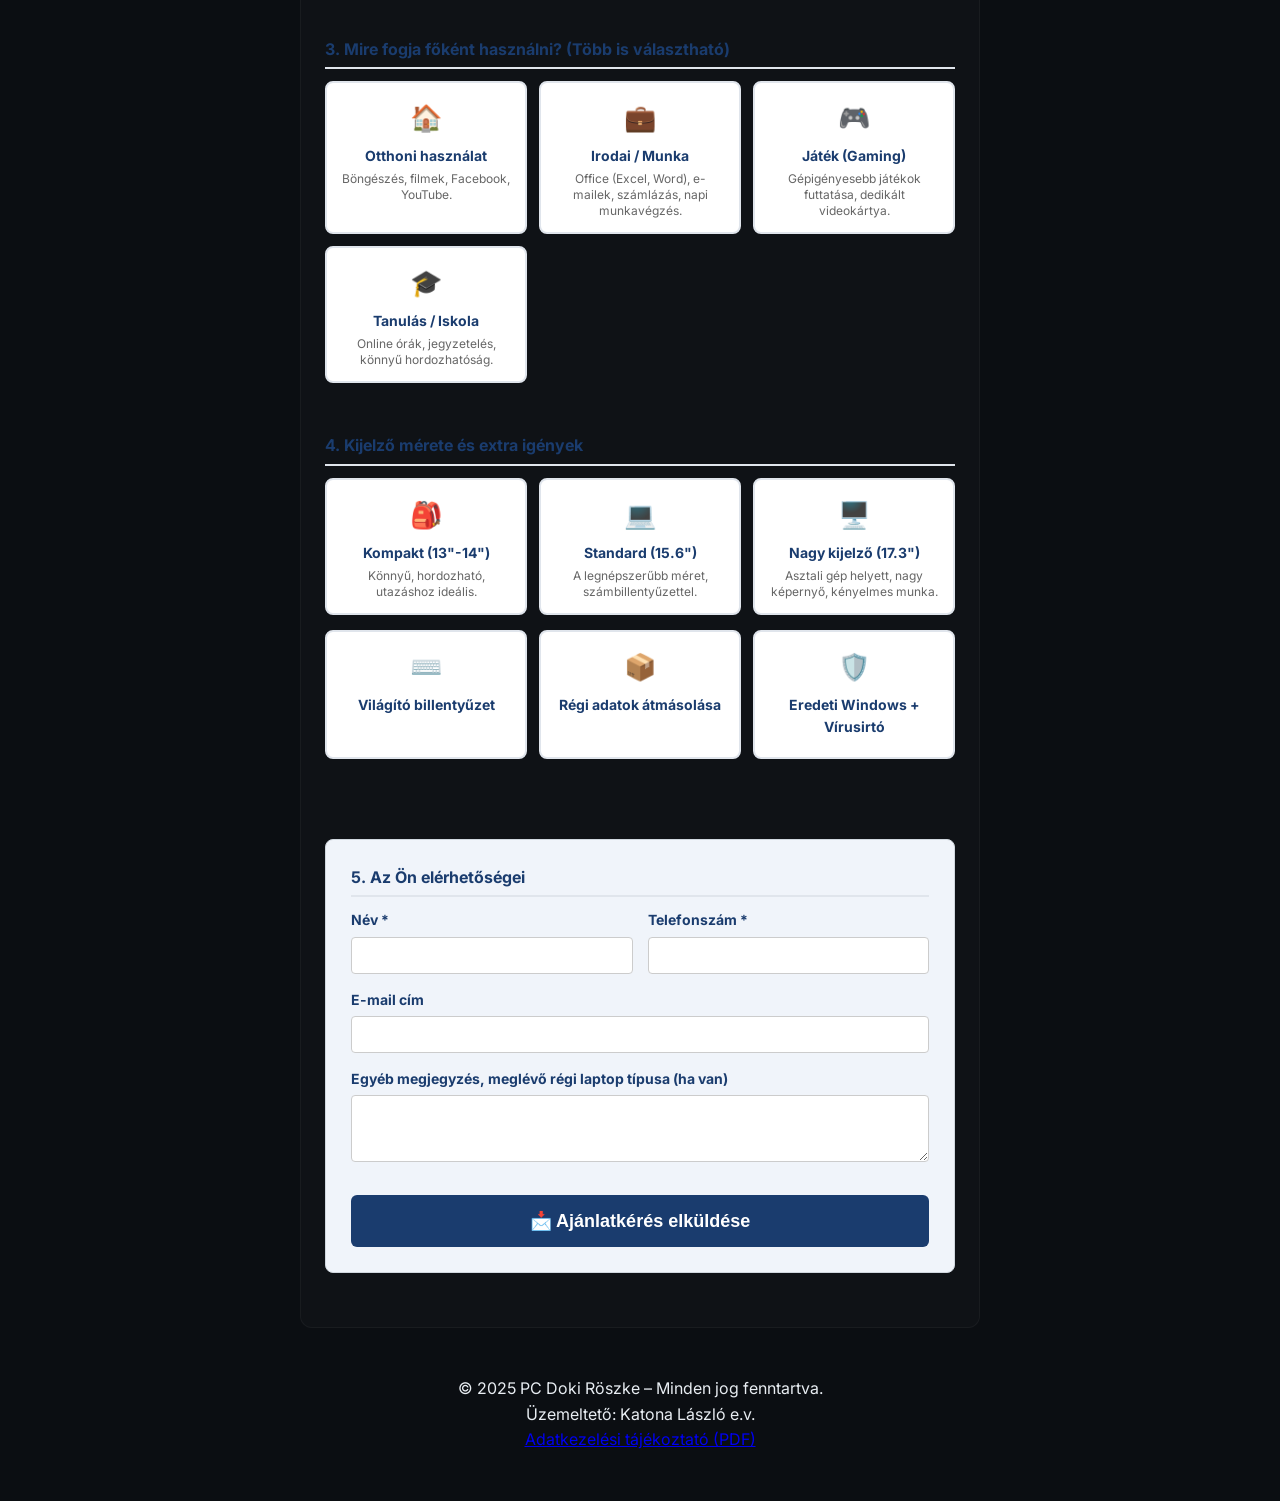
==== commit 0e7da9a8: "Update igényfelmero.html" ====
--- a/igényfelmero.html
+++ b/igényfelmero.html
@@ -182,31 +182,32 @@
         </div>
 
         <!-- LÉPÉS 5: ELÉRHERŐSÉGI ADATOK -->
-        <div class="step-group" style="background: #f0f4fa; padding: 20px; border-radius: 8px; margin-top: 30px;">
-            <h3 style="margin-top:0;">5. Az Ön elérhetőségei</h3>
+        <!-- LÉPÉS 5: ELÉRHERŐSÉGI ADATOK -->
+        <div class="step-group" style="background: #f0f4fa; padding: 25px; border-radius: 8px; margin-top: 30px; border: 1px solid #d0d7de;">
+            <h3 style="margin-top:0; color: #1a3c6e !important;">5. Az Ön elérhetőségei</h3>
             
-            <div style="display: grid; grid-template-columns: 1fr 1fr; gap: 15px; margin-bottom: 15px;">
+            <div style="display: grid; grid-template-columns: repeat(auto-fit, minmax(220px, 1fr)); gap: 15px; margin-bottom: 15px;">
                 <div>
-                    <label style="display:block; font-weight:bold; margin-bottom:5px;">Név *</label>
-                    <input type="text" name="Név" required style="width:100%; padding:10px; border:1px solid #ccc; border-radius:4px;">
+                    <label style="display:block; font-weight:bold; margin-bottom:5px; color: #1a3c6e !important; font-size: 14px;">Név *</label>
+                    <input type="text" name="Név" required style="width:100%; padding:10px; border:1px solid #ccc; border-radius:4px; color: #222 !important; background: #fff !important;">
                 </div>
                 <div>
-                    <label style="display:block; font-weight:bold; margin-bottom:5px;">Telefonszám *</label>
-                    <input type="tel" name="Telefonszám" required style="width:100%; padding:10px; border:1px solid #ccc; border-radius:4px;">
+                    <label style="display:block; font-weight:bold; margin-bottom:5px; color: #1a3c6e !important; font-size: 14px;">Telefonszám *</label>
+                    <input type="tel" name="Telefonszám" required style="width:100%; padding:10px; border:1px solid #ccc; border-radius:4px; color: #222 !important; background: #fff !important;">
                 </div>
             </div>
             
             <div style="margin-bottom: 15px;">
-                <label style="display:block; font-weight:bold; margin-bottom:5px;">E-mail cím</label>
-                <input type="email" name="E-mail" style="width:100%; padding:10px; border:1px solid #ccc; border-radius:4px;">
+                <label style="display:block; font-weight:bold; margin-bottom:5px; color: #1a3c6e !important; font-size: 14px;">E-mail cím</label>
+                <input type="email" name="E-mail" style="width:100%; padding:10px; border:1px solid #ccc; border-radius:4px; color: #222 !important; background: #fff !important;">
             </div>
 
             <div style="margin-bottom: 15px;">
-                <label style="display:block; font-weight:bold; margin-bottom:5px;">Egyéb megjegyzés, meglévő régi laptop típusa (ha van)</label>
-                <textarea name="Egyéb megjegyzés" rows="3" style="width:100%; padding:10px; border:1px solid #ccc; border-radius:4px;"></textarea>
-            </div>
-
-            <button type="submit" style="width:100%; background:#1a3c6e; color:white; padding:15px; border:none; border-radius:6px; font-size:18px; font-weight:bold; cursor:pointer;">
+                <label style="display:block; font-weight:bold; margin-bottom:5px; color: #1a3c6e !important; font-size: 14px;">Egyéb megjegyzés, meglévő régi laptop típusa (ha van)</label>
+                <textarea name="Egyéb megjegyzés" rows="3" style="width:100%; padding:10px; border:1px solid #ccc; border-radius:4px; color: #222 !important; background: #fff !important;"></textarea>
+            </div>
+
+            <button type="submit" style="width:100%; background:#1a3c6e; color:white !important; padding:15px; border:none; border-radius:6px; font-size:18px; font-weight:bold; cursor:pointer; margin-top: 10px;">
                 📩 Ajánlatkérés elküldése
             </button>
         </div>
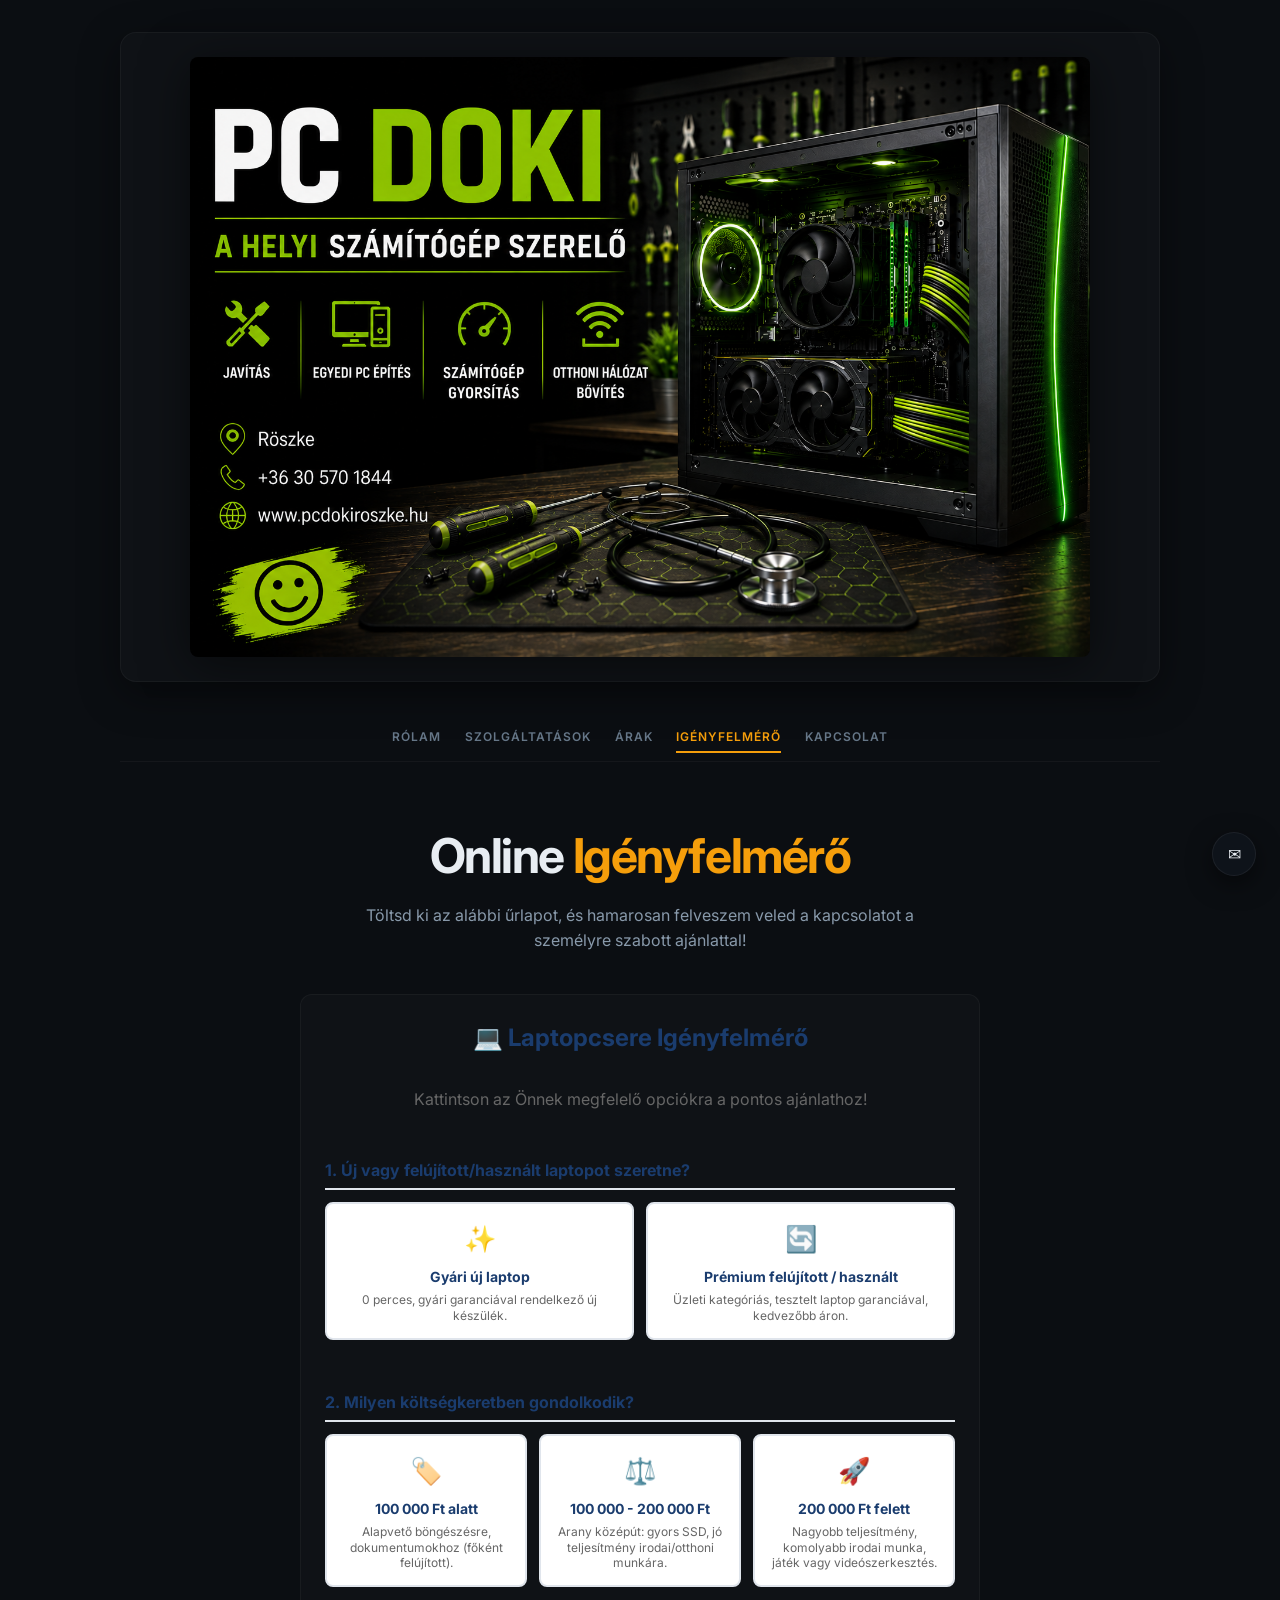
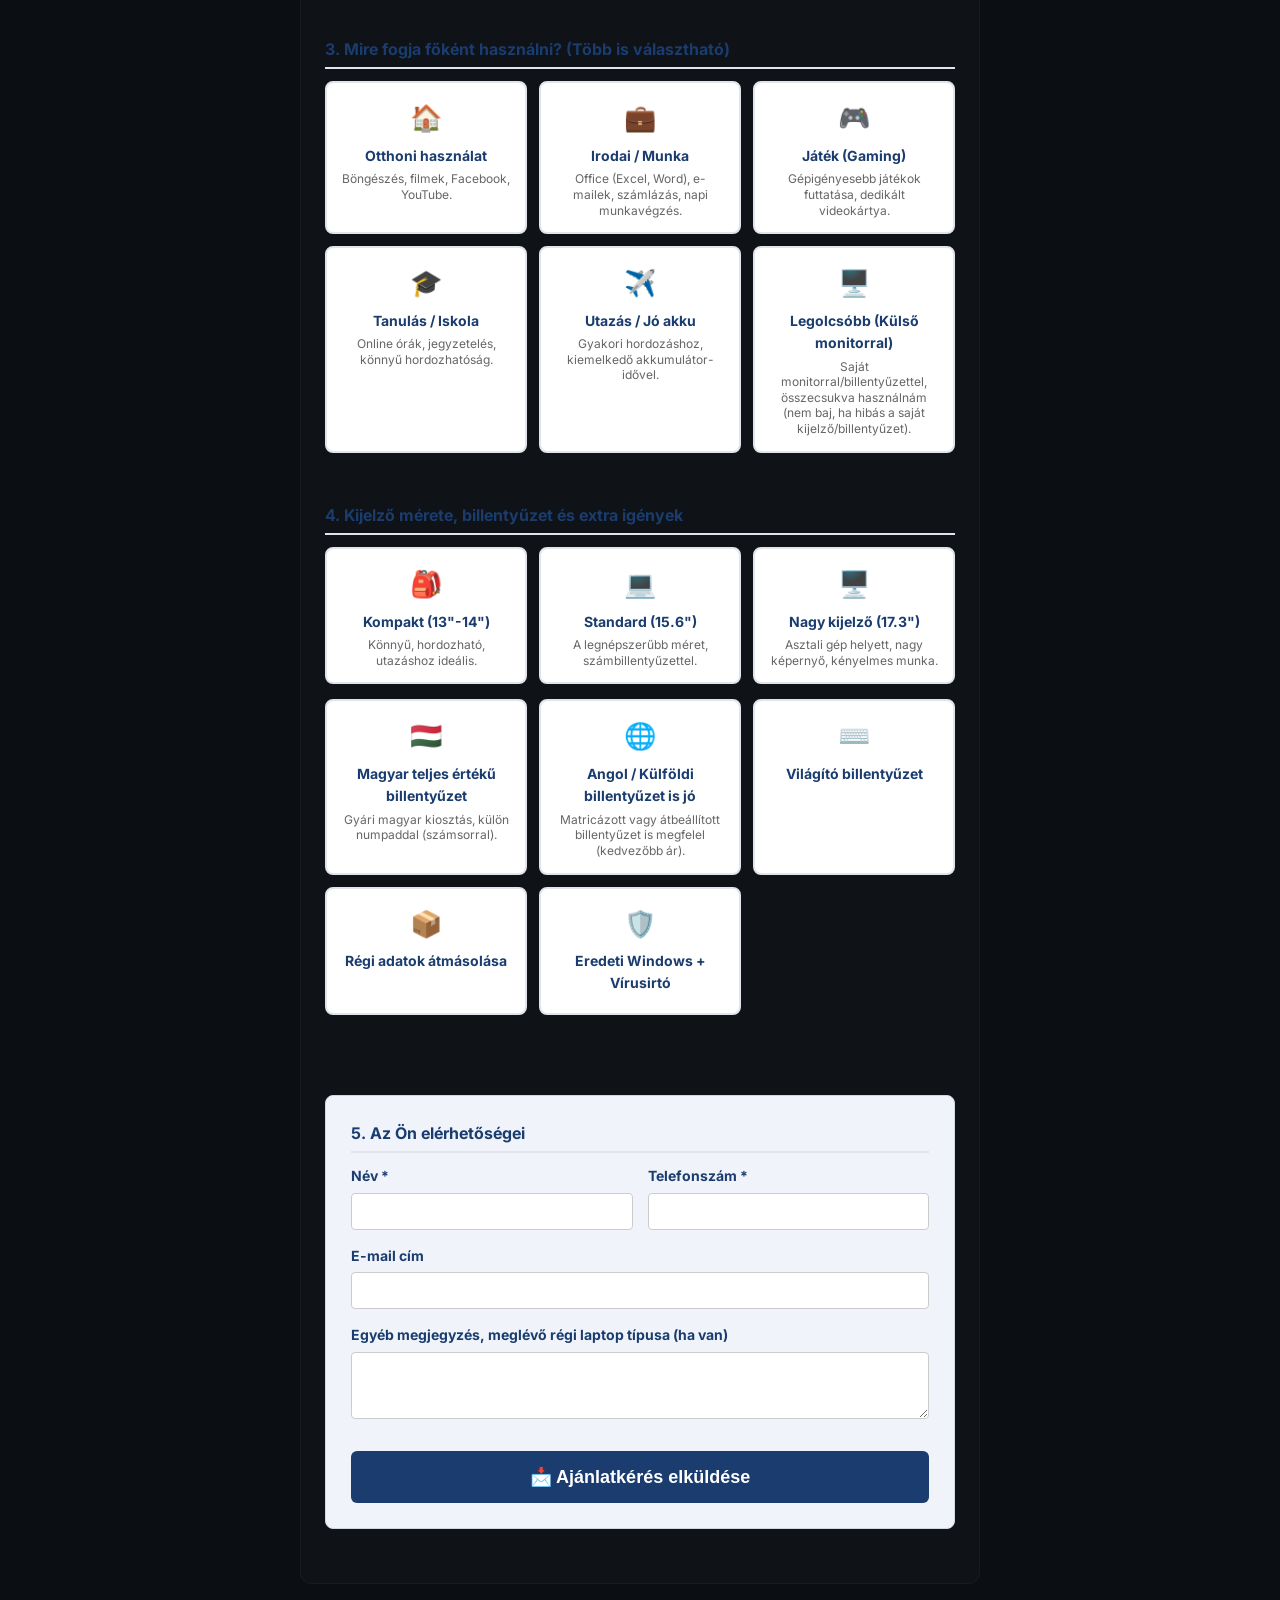
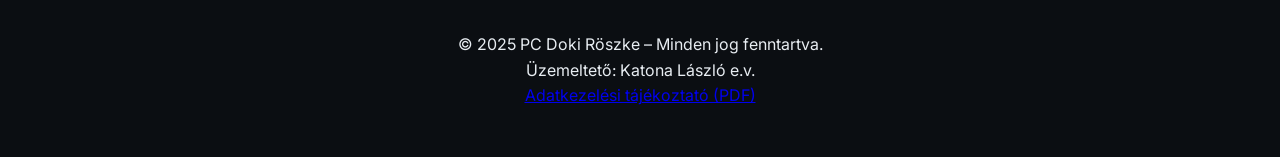
==== commit c59bf064: "Update igényfelmero.html" ====
--- a/igényfelmero.html
+++ b/igényfelmero.html
@@ -117,7 +117,7 @@
             </div>
         </div>
 
-        <!-- LÉPÉS 3: FELHASZNÁLÁSI CÉL -->
+       <!-- LÉPÉS 3: FELHASZNÁLÁSI CÉL -->
         <div class="step-group">
             <h3>3. Mire fogja főként használni? (Több is választható)</h3>
             <div class="cards-grid cols-4">
@@ -141,12 +141,24 @@
                     <div class="card-title">Tanulás / Iskola</div>
                     <div class="card-desc">Online órák, jegyzetelés, könnyű hordozhatóság.</div>
                 </div>
+                <!-- ÚJ CSEMPA: Utazáshoz / Akku -->
+                <div class="card-option" onclick="toggleMulti(this, 'form-celok')">
+                    <div class="card-icon">✈️</div>
+                    <div class="card-title">Utazás / Jó akku</div>
+                    <div class="card-desc">Gyakori hordozáshoz, kiemelkedő akkumulátor-idővel.</div>
+                </div>
+                <!-- ÚJ CSEMPE: Zárt fedeles / Külső kijelzős használat -->
+                <div class="card-option" onclick="toggleMulti(this, 'form-celok')">
+                    <div class="card-icon">🖥️</div>
+                    <div class="card-title">Legolcsóbb (Külső monitorral)</div>
+                    <div class="card-desc">Saját monitorral/billentyűzettel, összecsukva használnám (nem baj, ha hibás a saját kijelző/billentyűzet).</div>
+                </div>
             </div>
         </div>
 
         <!-- LÉPÉS 4: MÉRET ÉS FUNKCIÓK -->
         <div class="step-group">
-            <h3>4. Kijelző mérete és extra igények</h3>
+            <h3>4. Kijelző mérete, billentyűzet és extra igények</h3>
             <div class="cards-grid cols-3">
                 <div class="card-option" onclick="selectSingle(this, 'form-kijelzo')">
                     <div class="card-icon">🎒</div>
@@ -165,7 +177,20 @@
                 </div>
             </div>
 
+            <!-- Funkciók és Billentyűzet kiosztás csempék -->
             <div style="margin-top: 15px;" class="cards-grid cols-3">
+                <!-- ÚJ CSEMPE: Magyar teljes értékű -->
+                <div class="card-option" onclick="toggleMulti(this, 'form-funkciok')">
+                    <div class="card-icon">🇭🇺</div>
+                    <div class="card-title">Magyar teljes értékű billentyűzet</div>
+                    <div class="card-desc">Gyári magyar kiosztás, külön numpaddal (számsorral).</div>
+                </div>
+                <!-- ÚJ CSEMPE: Angol / Külföldi kiosztás -->
+                <div class="card-option" onclick="toggleMulti(this, 'form-funkciok')">
+                    <div class="card-icon">🌐</div>
+                    <div class="card-title">Angol / Külföldi billentyűzet is jó</div>
+                    <div class="card-desc">Matricázott vagy átbeállított billentyűzet is megfelel (kedvezőbb ár).</div>
+                </div>
                 <div class="card-option" onclick="toggleMulti(this, 'form-funkciok')">
                     <div class="card-icon">⌨️</div>
                     <div class="card-title">Világító billentyűzet</div>
@@ -234,7 +259,13 @@
         text-align: center;
     }
     .card-option:hover { border-color: #1a3c6e; background: #f7f9fc; transform: translateY(-2px); }
-    .card-option.selected { border-color: #1a3c6e; background: #eaf1f9; box-shadow: 0 0 0 3px rgba(26,60,110,0.15); }
+    .card-option.selected { 
+    border-color: #1a3c6e !important; 
+    border-width: 3px !important;            /* Vastagabb szegély */
+    background: #dbe7f5 !important;           /* Sötétebb/látványosabb kék háttér */
+    box-shadow: 0 4px 12px rgba(26,60,110,0.3) !important; /* Erősebb árnyék és kiemelés */
+    transform: translateY(-3px);              /* Kicsit kiemeli/megemeli a kártyát */
+    }
     .card-icon { font-size: 26px; margin-bottom: 6px; }
     .card-title { font-weight: 700; color: #1a3c6e; font-size: 14px; margin-bottom: 4px; }
     .card-desc { font-size: 12px; color: #666; line-height: 1.3; }
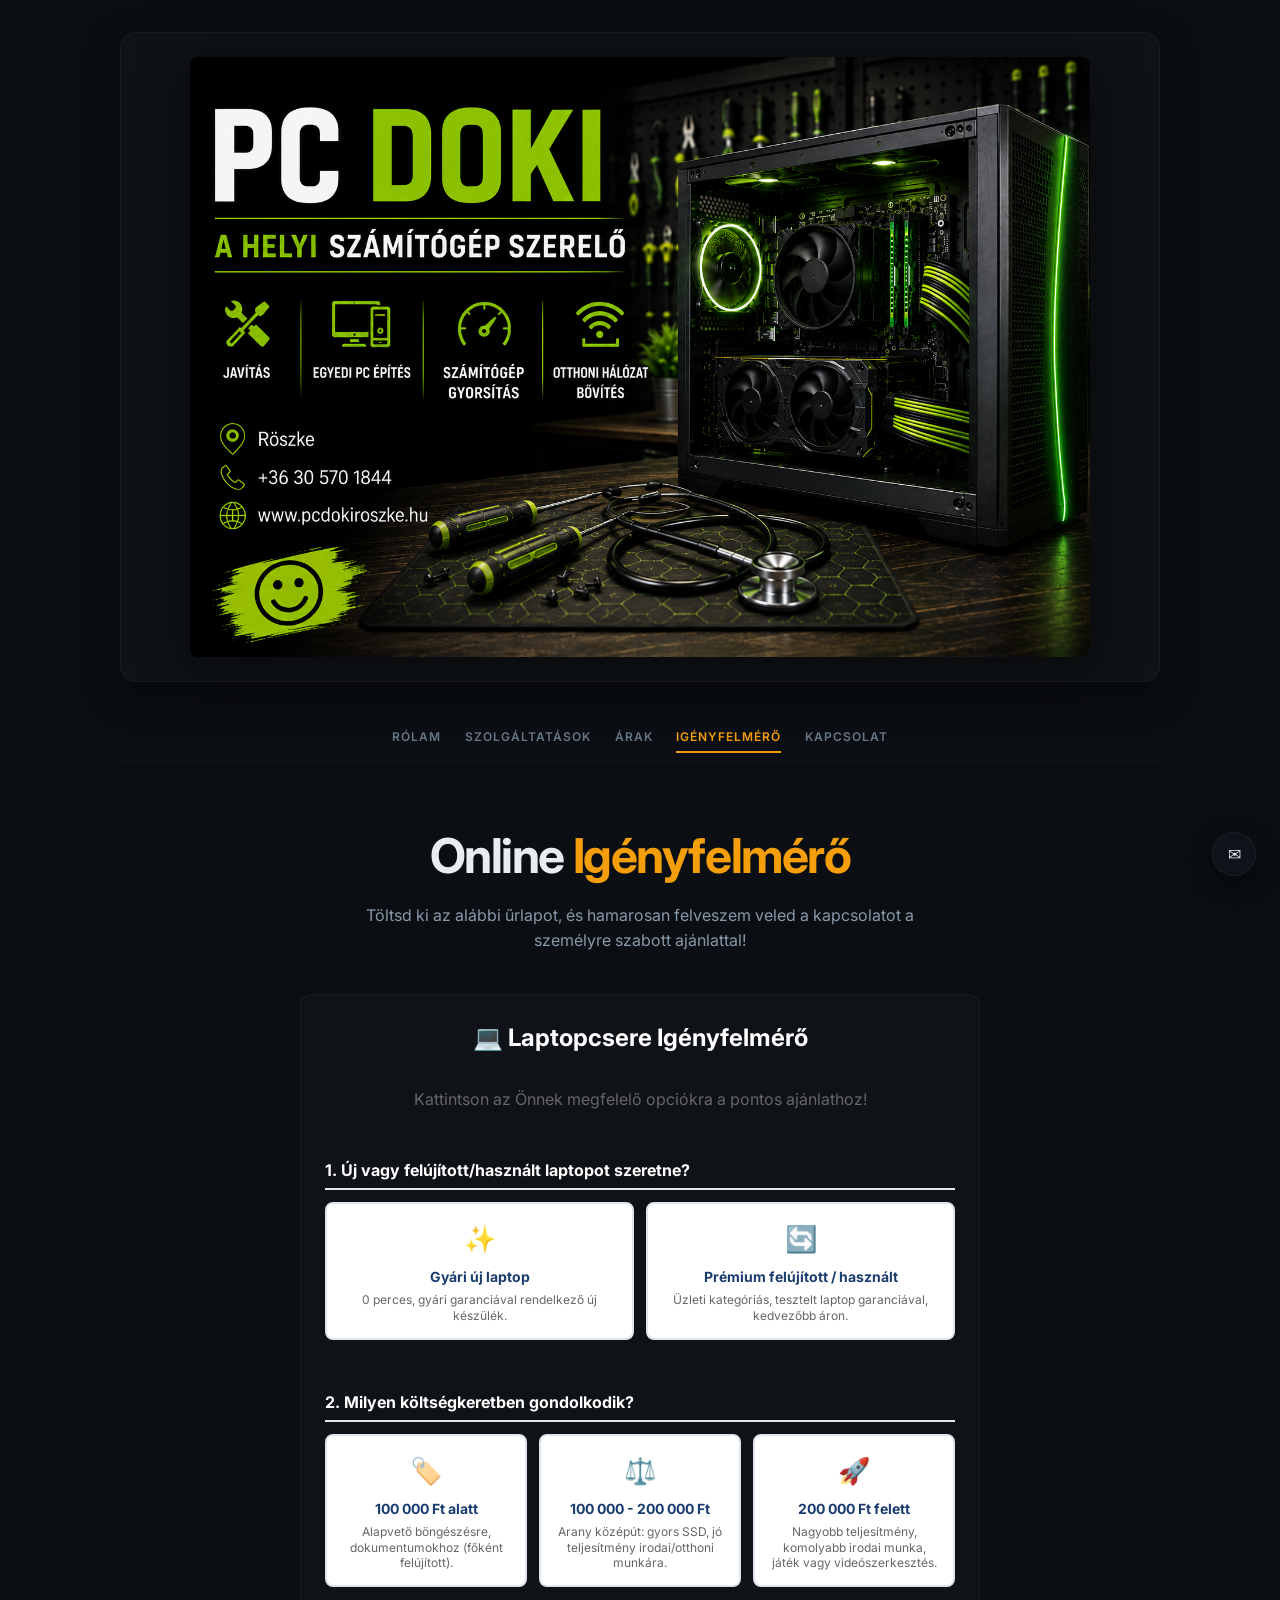
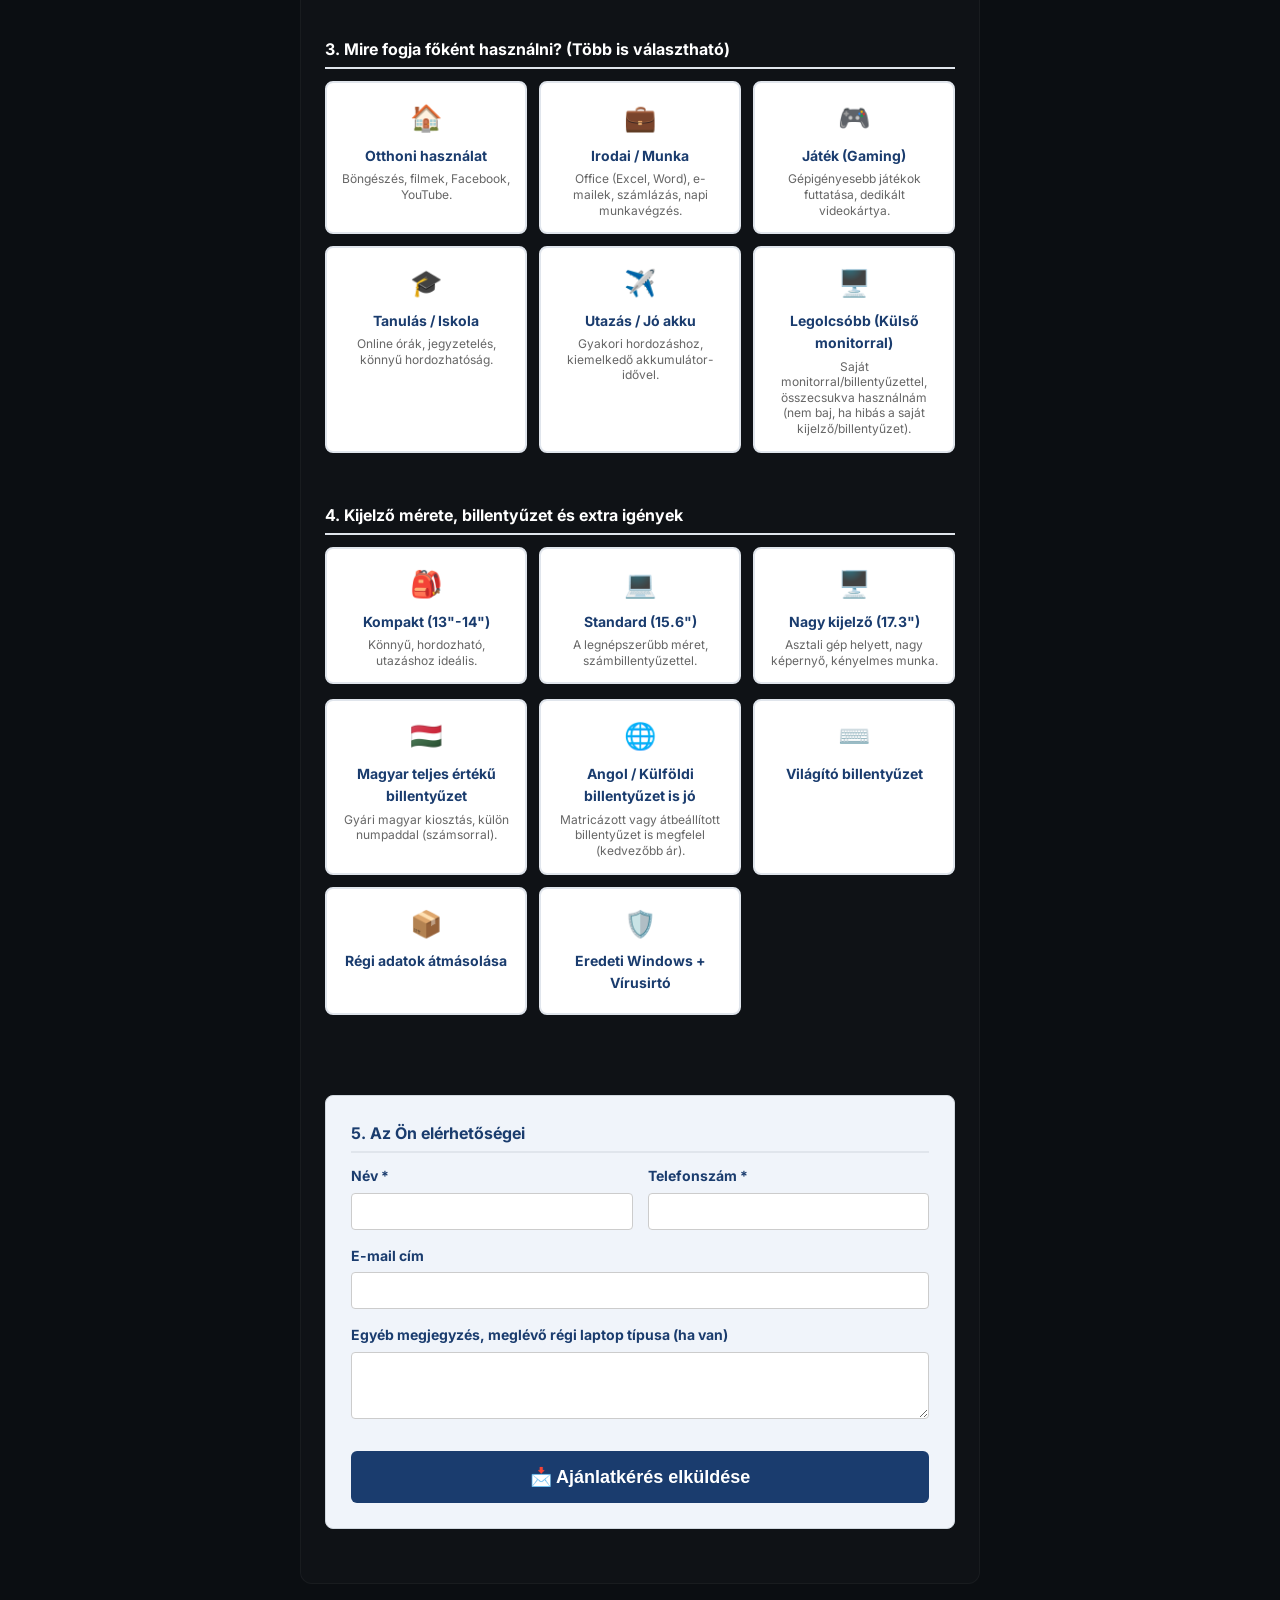
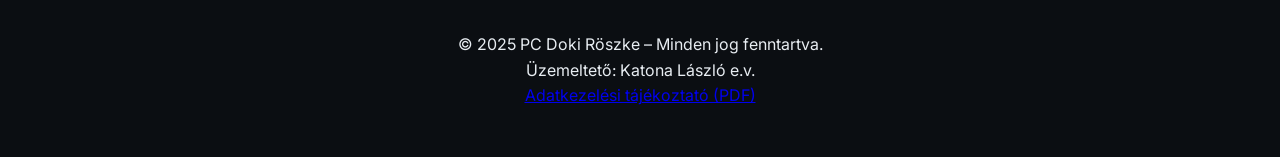
==== commit 26ff3f0e: "Update igényfelmero.html" ====
--- a/igényfelmero.html
+++ b/igényfelmero.html
@@ -75,7 +75,7 @@
         <input type="hidden" name="Kijelző méret" id="form-kijelzo" value="">
         <input type="hidden" name="Fontos funkciók" id="form-funkciok" value="">
 
-        <h2 style="text-align: center; color: #1a3c6e; margin-bottom: 10px;">💻 Laptopcsere Igényfelmérő</h2>
+        <h2 style="text-align: center; color: #ffffff; margin-bottom: 10px;">💻 Laptopcsere Igényfelmérő</h2>
         <p style="text-align: center; color: #666; margin-bottom: 25px;">Kattintson az Önnek megfelelő opciókra a pontos ajánlathoz!</p>
 
         <!-- LÉPÉS 1: ÁLLAPOT -->
@@ -243,7 +243,7 @@
 <!-- ===== STÍLUSOK ÉS INTERAKCIÓ ===== -->
 <style>
     .step-group { margin-bottom: 30px; }
-    .step-group h3 { font-size: 16px; color: #1a3c6e; margin-bottom: 12px; border-bottom: 2px solid #e0e5ec; padding-bottom: 5px; }
+    .step-group h3 { font-size: 16px; color: #ffffff; margin-bottom: 12px; border-bottom: 2px solid #e0e5ec; padding-bottom: 5px; }
     .cards-grid { display: grid; gap: 12px; }
     .cols-2 { grid-template-columns: repeat(auto-fit, minmax(240px, 1fr)); }
     .cols-3 { grid-template-columns: repeat(auto-fit, minmax(200px, 1fr)); }
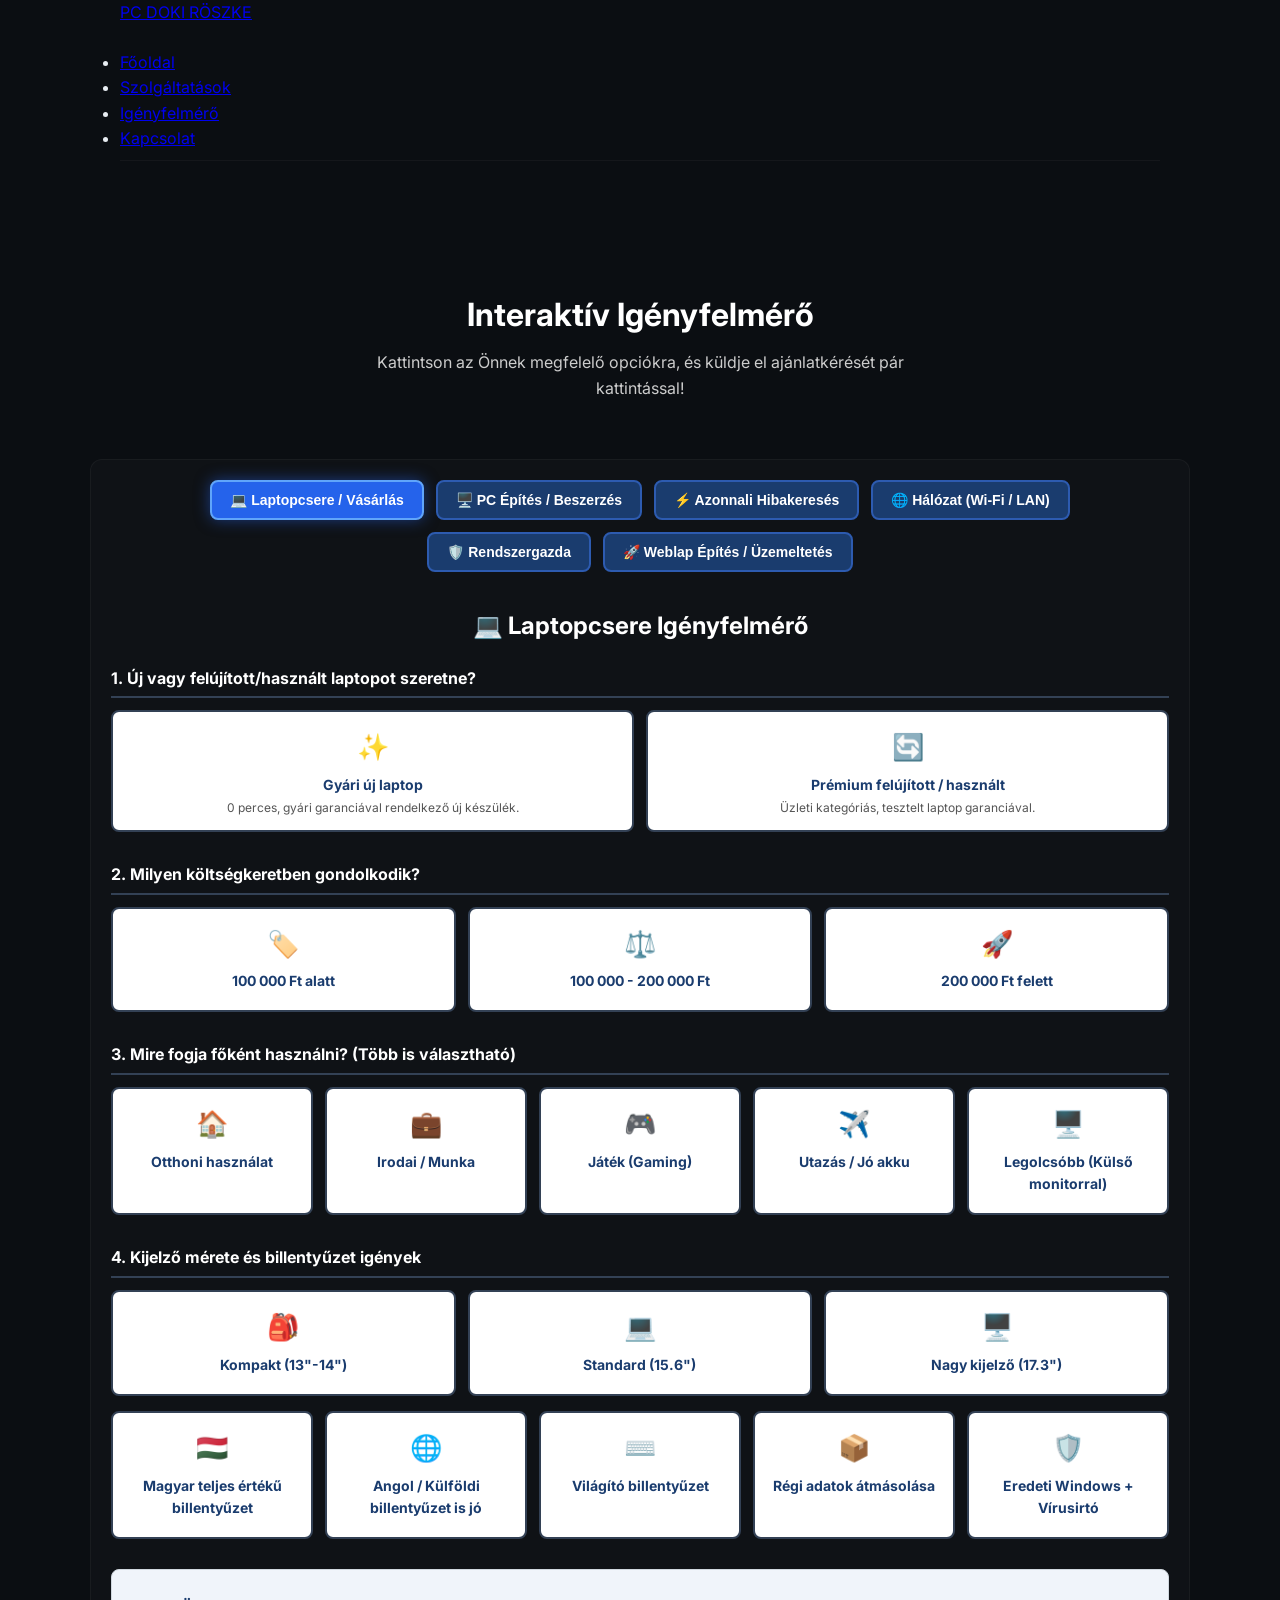
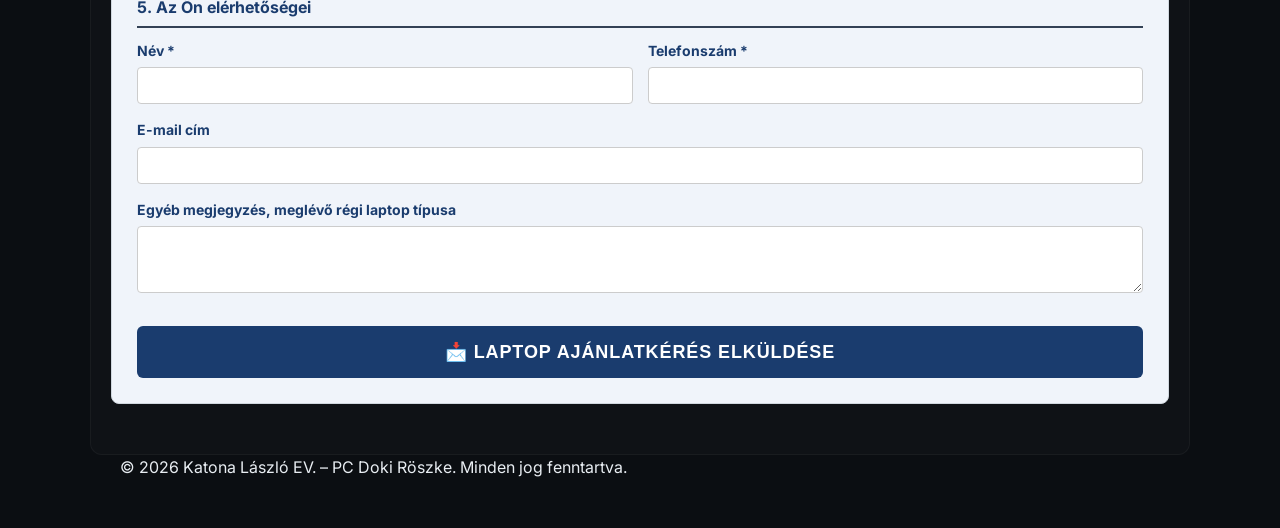
==== commit 69be4179: "Update igényfelmero.html" ====
--- a/igényfelmero.html
+++ b/igényfelmero.html
@@ -4,315 +4,877 @@
     <meta charset="UTF-8">
     <meta name="viewport" content="width=device-width, initial-scale=1.0">
     <title>Igényfelmérő – PC Doki Röszke</title>
-    <meta name="description" content="Töltse ki igényfelmérő űrlapunkat, hogy pontos ajánlatot adhassunk PC javításra, építésre vagy hálózatépítésre.">
+    <meta name="description" content="Töltse ki igényfelmérő űrlapunkat, hogy pontos ajánlatot adhassunk PC javításra, építésre, laptopcserére vagy hálózatépítésre.">
 
     <link rel="stylesheet" href="style.css">
     <link rel="icon" type="image/png" href="favicon.png">
 
     <link rel="preconnect" href="https://fonts.googleapis.com">
     <link rel="preconnect" href="https://fonts.gstatic.com" crossorigin>
-    <link href="https://fonts.googleapis.com/css2?family=Inter:opsz,wght@14..32,400;14..32,500;14..32,600;14..32,700;800&display=swap" rel="stylesheet">
+    <link href="https://fonts.googleapis.com/css2?family=Inter:wght@300;400;600;700&display=swap" rel="stylesheet">
 </head>
 <body>
 
-    <!-- ===== LEBEGŐ KONTAKT WIDGET ===== -->
-    <div class="floating-contact-widget">
-        <button id="contact-toggle" aria-label="Kapcsolat">
-            <span id="toggle-icon">✉</span>
-        </button>
-        <div class="contact-panel" id="contact-panel">
-            <p>📋 Gyors kapcsolat</p>
-            <a href="tel:+36305701844" class="contact-btn phone">📞 Hívás</a>
-            <a href="https://m.me/pcdokiroszke" target="_blank" rel="noopener" class="contact-btn messenger">💬 Messenger</a>
-            <a href="https://www.facebook.com/pcdokiroszke" target="_blank" rel="noopener" class="contact-btn facebook">👍 Facebook oldal</a>
-            <a href="https://www.facebook.com/sharer/sharer.php?u=https%3A%2F%2Fpcdokiroszke.hu" target="_blank" class="contact-btn share">↗ Megosztom</a>
+    <!-- ===== FEJLÉC ÉS NAVIGÁCIÓ ===== -->
+    <header class="navbar">
+        <div class="container navbar-container">
+            <a href="index.html" class="logo">
+                <span class="logo-pc">PC</span> <span class="logo-doki">DOKI</span> <span class="logo-sub">RÖSZKE</span>
+            </a>
+            <nav>
+                <ul class="nav-menu">
+                    <li><a href="index.html">Főoldal</a></li>
+                    <li><a href="index.html#szolgaltatasok">Szolgáltatások</a></li>
+                    <li><a href="igenyfelmero.html" class="active">Igényfelmérő</a></li>
+                    <li><a href="index.html#kapcsolat">Kapcsolat</a></li>
+                </ul>
+            </nav>
         </div>
-    </div>
-
-    <div class="container">
-
-        <!-- ===== FEJLÉC ===== -->
-        <header class="hero-header">
-            <div class="hero-header-inner">
-                <a href="index.html">
-                    <img src="image.png" alt="PC Doki Röszke" class="hero-header-img" loading="lazy">
-                </a>
-            </div>
-        </header>
-
-        <!-- ===== NAVIGÁCIÓ ===== -->
-        <nav>
-            <div class="nav-links">
-                <a href="index.html#rolam">Rólam</a>
-                <a href="index.html#szolgaltatasok">Szolgáltatások</a>
-                <a href="index.html#arak">Árak</a>
-                <a href="igényfelmero.html" class="active">Igényfelmérő</a>
-                <a href="index.html#kapcsolat">Kapcsolat</a>
-            </div>
-        </nav>
-
-        <!-- ===== CÍM SZEKCIÓ ===== -->
-        <section class="hero-text-section">
-            <h1 class="hero-title">Online <span class="highlight">Igényfelmérő</span></h1>
-            <p class="hero-lead">Töltsd ki az alábbi űrlapot, és hamarosan felveszem veled a kapcsolatot a személyre szabott ajánlattal!</p>
-        </section>
-
-        <!-- ===== ŰRLAP SZEKCIÓ ===== -->
-        <!-- ===== ŰRLAP SZEKCIÓ ===== -->
-<section class="form-section">
-    <form action="https://api.web3forms.com/submit" method="POST" class="custom-form" id="laptop-form">
+    </header>
+
+    <!-- ===== OLDAL CÍMSOR ===== -->
+    <section class="page-header" style="text-align: center; padding: 40px 20px 10px 20px;">
+        <div class="container">
+            <h1 style="color: #ffffff; font-size: 32px; margin-bottom: 10px;">Interaktív Igényfelmérő</h1>
+            <p style="color: #ccc; max-width: 600px; margin: 0 auto;">Kattintson az Önnek megfelelő opciókra, és küldje el ajánlatkérését pár kattintással!</p>
+        </div>
+    </section>
+
+    <!-- ===== ŰRLAP SZEKCIÓ (A 6 KÁRTYÁS KOMPLETT INTERAKTÍV FORM) ===== -->
+    <section class="form-section" style="max-width: 1100px; margin: 0 auto; padding: 20px;">
         
-        <!-- Web3Forms beállítások -->
-        <input type="hidden" name="access_key" value="1afea300-8b46-4437-ac1f-4f10b51cd7a6">
-        <input type="hidden" name="subject" value="Új laptopcsere igényfelmérés érkezett - PC Doki Röszke">
-        <input type="hidden" name="from_name" value="PC Doki Weboldal">
-        <input type="checkbox" name="botcheck" class="hidden" style="display: none;">
-
-        <!-- Dynamic summary field that gets filled automatically -->
-        <input type="hidden" name="Kiválasztott állapot" id="form-allapot" value="">
-        <input type="hidden" name="Költségkeret" id="form-keret" value="">
-        <input type="hidden" name="Felhasználási célok" id="form-celok" value="">
-        <input type="hidden" name="Kijelző méret" id="form-kijelzo" value="">
-        <input type="hidden" name="Fontos funkciók" id="form-funkciok" value="">
-
-        <h2 style="text-align: center; color: #ffffff; margin-bottom: 10px;">💻 Laptopcsere Igényfelmérő</h2>
-        <p style="text-align: center; color: #666; margin-bottom: 25px;">Kattintson az Önnek megfelelő opciókra a pontos ajánlathoz!</p>
-
-        <!-- LÉPÉS 1: ÁLLAPOT -->
-        <div class="step-group">
-            <h3>1. Új vagy felújított/használt laptopot szeretne?</h3>
-            <div class="cards-grid cols-2">
-                <div class="card-option" onclick="selectSingle(this, 'form-allapot')">
-                    <div class="card-icon">✨</div>
-                    <div class="card-title">Gyári új laptop</div>
-                    <div class="card-desc">0 perces, gyári garanciával rendelkező új készülék.</div>
-                </div>
-                <div class="card-option" onclick="selectSingle(this, 'form-allapot')">
-                    <div class="card-icon">🔄</div>
-                    <div class="card-title">Prémium felújított / használt</div>
-                    <div class="card-desc">Üzleti kategóriás, tesztelt laptop garanciával, kedvezőbb áron.</div>
-                </div>
+        <!-- 1. FŐ SZOLGÁLTATÁS VÁLASZTÓ -->
+        <div style="margin-bottom: 35px; text-align: center;">
+            <div style="display: flex; gap: 12px; justify-content: center; flex-wrap: wrap; max-width: 1000px; margin: 0 auto;">
+                <button type="button" class="tab-btn active" onclick="switchTab('laptop-tab', this)">
+                    💻 Laptopcsere / Vásárlás
+                </button>
+                <button type="button" class="tab-btn" onclick="switchTab('pc-tab', this)">
+                    🖥️ PC Építés / Beszerzés
+                </button>
+                <button type="button" class="tab-btn" onclick="switchTab('hibaelharitas-tab', this)">
+                    ⚡ Azonnali Hibakeresés
+                </button>
+                <button type="button" class="tab-btn" onclick="switchTab('halozat-tab', this)">
+                    🌐 Hálózat (Wi-Fi / LAN)
+                </button>
+                <button type="button" class="tab-btn" onclick="switchTab('rendszergazda-tab', this)">
+                    🛡️ Rendszergazda
+                </button>
+                <button type="button" class="tab-btn" onclick="switchTab('weblap-tab', this)">
+                    🚀 Weblap Építés / Üzemeltetés
+                </button>
             </div>
         </div>
 
-        <!-- LÉPÉS 2: KÖLTSÉGKERET -->
-        <div class="step-group">
-            <h3>2. Milyen költségkeretben gondolkodik?</h3>
-            <div class="cards-grid cols-3">
-                <div class="card-option" onclick="selectSingle(this, 'form-keret')">
-                    <div class="card-icon">🏷️</div>
-                    <div class="card-title">100 000 Ft alatt</div>
-                    <div class="card-desc">Alapvető böngészésre, dokumentumokhoz (főként felújított).</div>
-                </div>
-                <div class="card-option" onclick="selectSingle(this, 'form-keret')">
-                    <div class="card-icon">⚖️</div>
-                    <div class="card-title">100 000 - 200 000 Ft</div>
-                    <div class="card-desc">Arany középút: gyors SSD, jó teljesítmény irodai/otthoni munkára.</div>
-                </div>
-                <div class="card-option" onclick="selectSingle(this, 'form-keret')">
-                    <div class="card-icon">🚀</div>
-                    <div class="card-title">200 000 Ft felett</div>
-                    <div class="card-desc">Nagyobb teljesítmény, komolyabb irodai munka, játék vagy videószerkesztés.</div>
-                </div>
-            </div>
+        <!-- 1. LAPTOPCSERE ŰRLAP -->
+        <form action="https://api.web3forms.com/submit" method="POST" class="custom-form tab-content active" id="laptop-tab">
+            <input type="hidden" name="access_key" value="1afea300-8b46-4437-ac1f-4f10b51cd7a6">
+            <input type="hidden" name="subject" value="Új laptopcsere igényfelmérés - PC Doki Röszke">
+            <input type="hidden" name="from_name" value="PC Doki Weboldal">
+            <input type="checkbox" name="botcheck" class="hidden" style="display: none;">
+
+            <input type="hidden" name="Kiválasztott állapot" id="form-laptop-allapot" value="">
+            <input type="hidden" name="Költségkeret" id="form-laptop-keret" value="">
+            <input type="hidden" name="Felhasználási célok" id="form-laptop-celok" value="">
+            <input type="hidden" name="Kijelző méret" id="form-laptop-kijelzo" value="">
+            <input type="hidden" name="Fontos funkciók" id="form-laptop-funkciok" value="">
+
+            <h2 style="text-align: center; color: #ffffff; margin-bottom: 20px;">💻 Laptopcsere Igényfelmérő</h2>
+
+            <div class="step-group">
+                <h3>1. Új vagy felújított/használt laptopot szeretne?</h3>
+                <div class="cards-grid cols-2">
+                    <div class="card-option" onclick="selectSingle(this, 'form-laptop-allapot')">
+                        <div class="card-icon">✨</div>
+                        <div class="card-title">Gyári új laptop</div>
+                        <div class="card-desc">0 perces, gyári garanciával rendelkező új készülék.</div>
+                    </div>
+                    <div class="card-option" onclick="selectSingle(this, 'form-laptop-allapot')">
+                        <div class="card-icon">🔄</div>
+                        <div class="card-title">Prémium felújított / használt</div>
+                        <div class="card-desc">Üzleti kategóriás, tesztelt laptop garanciával.</div>
+                    </div>
+                </div>
+            </div>
+
+            <div class="step-group">
+                <h3>2. Milyen költségkeretben gondolkodik?</h3>
+                <div class="cards-grid cols-3">
+                    <div class="card-option" onclick="selectSingle(this, 'form-laptop-keret')">
+                        <div class="card-icon">🏷️</div>
+                        <div class="card-title">100 000 Ft alatt</div>
+                    </div>
+                    <div class="card-option" onclick="selectSingle(this, 'form-laptop-keret')">
+                        <div class="card-icon">⚖️</div>
+                        <div class="card-title">100 000 - 200 000 Ft</div>
+                    </div>
+                    <div class="card-option" onclick="selectSingle(this, 'form-laptop-keret')">
+                        <div class="card-icon">🚀</div>
+                        <div class="card-title">200 000 Ft felett</div>
+                    </div>
+                </div>
+            </div>
+
+            <div class="step-group">
+                <h3>3. Mire fogja főként használni? (Több is választható)</h3>
+                <div class="cards-grid cols-3">
+                    <div class="card-option" onclick="toggleMulti(this, 'form-laptop-celok')">
+                        <div class="card-icon">🏠</div>
+                        <div class="card-title">Otthoni használat</div>
+                    </div>
+                    <div class="card-option" onclick="toggleMulti(this, 'form-laptop-celok')">
+                        <div class="card-icon">💼</div>
+                        <div class="card-title">Irodai / Munka</div>
+                    </div>
+                    <div class="card-option" onclick="toggleMulti(this, 'form-laptop-celok')">
+                        <div class="card-icon">🎮</div>
+                        <div class="card-title">Játék (Gaming)</div>
+                    </div>
+                    <div class="card-option" onclick="toggleMulti(this, 'form-laptop-celok')">
+                        <div class="card-icon">✈️</div>
+                        <div class="card-title">Utazás / Jó akku</div>
+                    </div>
+                    <div class="card-option" onclick="toggleMulti(this, 'form-laptop-celok')">
+                        <div class="card-icon">🖥️</div>
+                        <div class="card-title">Legolcsóbb (Külső monitorral)</div>
+                    </div>
+                </div>
+            </div>
+
+            <div class="step-group">
+                <h3>4. Kijelző mérete és billentyűzet igények</h3>
+                <div class="cards-grid cols-3">
+                    <div class="card-option" onclick="selectSingle(this, 'form-laptop-kijelzo')">
+                        <div class="card-icon">🎒</div>
+                        <div class="card-title">Kompakt (13"-14")</div>
+                    </div>
+                    <div class="card-option" onclick="selectSingle(this, 'form-laptop-kijelzo')">
+                        <div class="card-icon">💻</div>
+                        <div class="card-title">Standard (15.6")</div>
+                    </div>
+                    <div class="card-option" onclick="selectSingle(this, 'form-laptop-kijelzo')">
+                        <div class="card-icon">🖥️</div>
+                        <div class="card-title">Nagy kijelző (17.3")</div>
+                    </div>
+                </div>
+
+                <div style="margin-top: 15px;" class="cards-grid cols-3">
+                    <div class="card-option" onclick="toggleMulti(this, 'form-laptop-funkciok')">
+                        <div class="card-icon">🇭🇺</div>
+                        <div class="card-title">Magyar teljes értékű billentyűzet</div>
+                    </div>
+                    <div class="card-option" onclick="toggleMulti(this, 'form-laptop-funkciok')">
+                        <div class="card-icon">🌐</div>
+                        <div class="card-title">Angol / Külföldi billentyűzet is jó</div>
+                    </div>
+                    <div class="card-option" onclick="toggleMulti(this, 'form-laptop-funkciok')">
+                        <div class="card-icon">⌨️</div>
+                        <div class="card-title">Világító billentyűzet</div>
+                    </div>
+                    <div class="card-option" onclick="toggleMulti(this, 'form-laptop-funkciok')">
+                        <div class="card-icon">📦</div>
+                        <div class="card-title">Régi adatok átmásolása</div>
+                    </div>
+                    <div class="card-option" onclick="toggleMulti(this, 'form-laptop-funkciok')">
+                        <div class="card-icon">🛡️</div>
+                        <div class="card-title">Eredeti Windows + Vírusirtó</div>
+                    </div>
+                </div>
+            </div>
+
+            <div class="step-group contact-box">
+                <h3 style="margin-top:0; color: #1a3c6e !important;">5. Az Ön elérhetőségei</h3>
+                <div class="contact-grid">
+                    <div>
+                        <label>Név *</label>
+                        <input type="text" name="Név" required>
+                    </div>
+                    <div>
+                        <label>Telefonszám *</label>
+                        <input type="tel" name="Telefonszám" required>
+                    </div>
+                </div>
+                <div style="margin-bottom: 15px;">
+                    <label>E-mail cím</label>
+                    <input type="email" name="E-mail">
+                </div>
+                <div style="margin-bottom: 15px;">
+                    <label>Egyéb megjegyzés, meglévő régi laptop típusa</label>
+                    <textarea name="Egyéb megjegyzés" rows="3"></textarea>
+                </div>
+                <button type="submit" class="submit-btn">📩 Laptop Ajánlatkérés elküldése</button>
+            </div>
+        </form>
+
+        <!-- 2. PC ÉPÍTÉS ŰRLAP -->
+        <form action="https://api.web3forms.com/submit" method="POST" class="custom-form tab-content" id="pc-tab">
+            <input type="hidden" name="access_key" value="1afea300-8b46-4437-ac1f-4f10b51cd7a6">
+            <input type="hidden" name="subject" value="Új PC építés / beszerzés igényfelmérés - PC Doki Röszke">
+            <input type="hidden" name="from_name" value="PC Doki Weboldal">
+            <input type="checkbox" name="botcheck" class="hidden" style="display: none;">
+
+            <input type="hidden" name="PC Típusa" id="form-pc-allapot" value="">
+            <input type="hidden" name="Költségkeret" id="form-pc-keret" value="">
+            <input type="hidden" name="Felhasználási célok" id="form-pc-celok" value="">
+            <input type="hidden" name="Preferált CPU" id="form-pc-cpu" value="">
+            <input type="hidden" name="Extra igények" id="form-pc-extrak" value="">
+
+            <h2 style="text-align: center; color: #ffffff; margin-bottom: 20px;">🖥️ PC Építés & Beszerzés Igényfelmérő</h2>
+
+            <div class="step-group">
+                <h3>1. Milyen típusú számítógépet szeretne?</h3>
+                <div class="cards-grid cols-3">
+                    <div class="card-option" onclick="selectSingle(this, 'form-pc-allapot')">
+                        <div class="card-icon">🛠️</div>
+                        <div class="card-title">Egyedileg épített új PC</div>
+                    </div>
+                    <div class="card-option" onclick="selectSingle(this, 'form-pc-allapot')">
+                        <div class="card-icon">🔄</div>
+                        <div class="card-title">Prémium felújított üzleti PC</div>
+                    </div>
+                    <div class="card-option" onclick="selectSingle(this, 'form-pc-allapot')">
+                        <div class="card-icon">🏷️</div>
+                        <div class="card-title">Legolcsóbb használt gép</div>
+                    </div>
+                </div>
+            </div>
+
+            <div class="step-group">
+                <h3>2. Milyen költségkeretben gondolkodik?</h3>
+                <div class="cards-grid cols-4">
+                    <div class="card-option" onclick="selectSingle(this, 'form-pc-keret')">
+                        <div class="card-icon">🏷️</div>
+                        <div class="card-title">80 000 Ft alatt</div>
+                    </div>
+                    <div class="card-option" onclick="selectSingle(this, 'form-pc-keret')">
+                        <div class="card-icon">⚖️</div>
+                        <div class="card-title">80 000 - 180 000 Ft</div>
+                    </div>
+                    <div class="card-option" onclick="selectSingle(this, 'form-pc-keret')">
+                        <div class="card-icon">⚡</div>
+                        <div class="card-title">180 000 - 350 000 Ft</div>
+                    </div>
+                    <div class="card-option" onclick="selectSingle(this, 'form-pc-keret')">
+                        <div class="card-icon">🚀</div>
+                        <div class="card-title">350 000 Ft felett</div>
+                    </div>
+                </div>
+            </div>
+
+            <div class="step-group">
+                <h3>3. Mire fogja használni? (Több is választható)</h3>
+                <div class="cards-grid cols-4">
+                    <div class="card-option" onclick="toggleMulti(this, 'form-pc-celok')">
+                        <div class="card-icon">🏠</div>
+                        <div class="card-title">Otthoni / Általános</div>
+                    </div>
+                    <div class="card-option" onclick="toggleMulti(this, 'form-pc-celok')">
+                        <div class="card-icon">💼</div>
+                        <div class="card-title">Irodai munka / Cég</div>
+                    </div>
+                    <div class="card-option" onclick="toggleMulti(this, 'form-pc-celok')">
+                        <div class="card-icon">🎮</div>
+                        <div class="card-title">Játék (Gaming)</div>
+                    </div>
+                    <div class="card-option" onclick="toggleMulti(this, 'form-pc-celok')">
+                        <div class="card-icon">🎬</div>
+                        <div class="card-title">Videó- és Képszerkesztés</div>
+                    </div>
+                </div>
+            </div>
+
+            <div class="step-group">
+                <h3>4. Preferenciák és kiegészítők</h3>
+                <div class="cards-grid cols-3" style="margin-bottom: 15px;">
+                    <div class="card-option" onclick="selectSingle(this, 'form-pc-cpu')">
+                        <div class="card-icon">🔵</div>
+                        <div class="card-title">Intel</div>
+                    </div>
+                    <div class="card-option" onclick="selectSingle(this, 'form-pc-cpu')">
+                        <div class="card-icon">🔴</div>
+                        <div class="card-title">AMD</div>
+                    </div>
+                    <div class="card-option" onclick="selectSingle(this, 'form-pc-cpu')">
+                        <div class="card-icon">🤷</div>
+                        <div class="card-title">Rábízom a szakértőre</div>
+                    </div>
+                </div>
+
+                <div class="cards-grid cols-3">
+                    <div class="card-option" onclick="toggleMulti(this, 'form-pc-extrak')">
+                        <div class="card-icon">🖥️</div>
+                        <div class="card-title">Monitorra is szükség van</div>
+                    </div>
+                    <div class="card-option" onclick="toggleMulti(this, 'form-pc-extrak')">
+                        <div class="card-icon">⌨️</div>
+                        <div class="card-title">Egér + Billentyűzet</div>
+                    </div>
+                    <div class="card-option" onclick="toggleMulti(this, 'form-pc-extrak')">
+                        <div class="card-icon">📶</div>
+                        <div class="card-title">Wi-Fi / Bluetooth kártya</div>
+                    </div>
+                    <div class="card-option" onclick="toggleMulti(this, 'form-pc-extrak')">
+                        <div class="card-icon">💡</div>
+                        <div class="card-title">Látványos RGB ház</div>
+                    </div>
+                    <div class="card-option" onclick="toggleMulti(this, 'form-pc-extrak')">
+                        <div class="card-icon">📦</div>
+                        <div class="card-title">Adatok átmentése régi gépből</div>
+                    </div>
+                    <div class="card-option" onclick="toggleMulti(this, 'form-pc-extrak')">
+                        <div class="card-icon">🛡️</div>
+                        <div class="card-title">Eredeti Windows + Vírusirtó</div>
+                    </div>
+                </div>
+            </div>
+
+            <div class="step-group contact-box">
+                <h3 style="margin-top:0; color: #1a3c6e !important;">5. Az Ön elérhetőségei</h3>
+                <div class="contact-grid">
+                    <div>
+                        <label>Név *</label>
+                        <input type="text" name="Név" required>
+                    </div>
+                    <div>
+                        <label>Telefonszám *</label>
+                        <input type="tel" name="Telefonszám" required>
+                    </div>
+                </div>
+                <div style="margin-bottom: 15px;">
+                    <label>E-mail cím</label>
+                    <input type="email" name="E-mail">
+                </div>
+                <div style="margin-bottom: 15px;">
+                    <label>Egyéb megjegyzés</label>
+                    <textarea name="Egyéb megjegyzés" rows="3"></textarea>
+                </div>
+                <button type="submit" class="submit-btn">📩 PC Árajánlatkérés elküldése</button>
+            </div>
+        </form>
+
+        <!-- 3. AZONNALI HIBAKERESÉS ŰRLAP -->
+        <form action="https://api.web3forms.com/submit" method="POST" class="custom-form tab-content" id="hibaelharitas-tab">
+            <input type="hidden" name="access_key" value="1afea300-8b46-4437-ac1f-4f10b51cd7a6">
+            <input type="hidden" name="subject" value="SÜRGŐS: Hibaelhárítási bejelentés - PC Doki Röszke">
+            <input type="hidden" name="from_name" value="PC Doki Weboldal">
+            <input type="checkbox" name="botcheck" class="hidden" style="display: none;">
+
+            <input type="hidden" name="Eszköz típusa" id="form-hiba-eszkoz" value="">
+            <input type="hidden" name="Tapasztalt probléma" id="form-hiba-tipus" value="">
+            <input type="hidden" name="Sürgősség" id="form-hiba-surgos" value="">
+
+            <h2 style="text-align: center; color: #ffffff; margin-bottom: 20px;">⚡ Azonnali Hibakeresés & Szerviz Bejelentés</h2>
+
+            <div class="step-group">
+                <h3>1. Milyen eszközről van szó?</h3>
+                <div class="cards-grid cols-3">
+                    <div class="card-option" onclick="selectSingle(this, 'form-hiba-eszkoz')">
+                        <div class="card-icon">💻</div>
+                        <div class="card-title">Laptop / Notebook</div>
+                    </div>
+                    <div class="card-option" onclick="selectSingle(this, 'form-hiba-eszkoz')">
+                        <div class="card-icon">🖥️</div>
+                        <div class="card-title">Asztali PC (Gépház)</div>
+                    </div>
+                    <div class="card-option" onclick="selectSingle(this, 'form-hiba-eszkoz')">
+                        <div class="card-icon">🖨️</div>
+                        <div class="card-title">Nyomtató / Periféria</div>
+                    </div>
+                </div>
+            </div>
+
+            <div class="step-group">
+                <h3>2. Mi a tapasztalt hibajelenség? (Több is választható)</h3>
+                <div class="cards-grid cols-3">
+                    <div class="card-option" onclick="toggleMulti(this, 'form-hiba-tipus')">
+                        <div class="card-icon">🔌</div>
+                        <div class="card-title">Nem kapcsol be / Nem ad képet</div>
+                    </div>
+                    <div class="card-option" onclick="toggleMulti(this, 'form-hiba-tipus')">
+                        <div class="card-icon">🐌</div>
+                        <div class="card-title">Nagyon lassú / Lefagy</div>
+                    </div>
+                    <div class="card-option" onclick="toggleMulti(this, 'form-hiba-tipus')">
+                        <div class="card-icon">🔥</div>
+                        <div class="card-title">Túlmelegszik / Hangos a ventilátor</div>
+                    </div>
+                    <div class="card-option" onclick="toggleMulti(this, 'form-hiba-tipus')">
+                        <div class="card-icon">🟦</div>
+                        <div class="card-title">Kék halál (BSOD) / Újraindul</div>
+                    </div>
+                    <div class="card-option" onclick="toggleMulti(this, 'form-hiba-tipus')">
+                        <div class="card-icon">🦠</div>
+                        <div class="card-title">Vírusos / Kéretlen reklámok</div>
+                    </div>
+                    <div class="card-option" onclick="toggleMulti(this, 'form-hiba-tipus')">
+                        <div class="card-icon">🌐</div>
+                        <div class="card-title">Nincs internet / Elment a Wi-Fi</div>
+                    </div>
+                </div>
+            </div>
+
+            <div class="step-group">
+                <h3>3. Mennyire sürgős a javítás?</h3>
+                <div class="cards-grid cols-3">
+                    <div class="card-option" onclick="selectSingle(this, 'form-hiba-surgos')">
+                        <div class="card-icon">🚨</div>
+                        <div class="card-title">Sürgős (Azonnali / Napi munka leállt)</div>
+                    </div>
+                    <div class="card-option" onclick="selectSingle(this, 'form-hiba-surgos')">
+                        <div class="card-icon">📅</div>
+                        <div class="card-title">Normál (1-2 napon belül)</div>
+                    </div>
+                    <div class="card-option" onclick="selectSingle(this, 'form-hiba-surgos')">
+                        <div class="card-icon">☕</div>
+                        <div class="card-title">Ráér (Amikor belefér)</div>
+                    </div>
+                </div>
+            </div>
+
+            <div class="step-group contact-box">
+                <h3 style="margin-top:0; color: #1a3c6e !important;">4. Az Ön elérhetőségei és pontos címe</h3>
+                <div class="contact-grid">
+                    <div>
+                        <label>Név *</label>
+                        <input type="text" name="Név" required>
+                    </div>
+                    <div>
+                        <label>Telefonszám *</label>
+                        <input type="tel" name="Telefonszám" required>
+                    </div>
+                </div>
+                <div style="margin-bottom: 15px;">
+                    <label>Cím (ha kiszállást vagy helyszíni javítást kér)</label>
+                    <input type="text" name="Cím / Helyszín">
+                </div>
+                <div style="margin-bottom: 15px;">
+                    <label>Részletes hibaleírás, mikor kezdődött</label>
+                    <textarea name="Részletes hibaleírás" rows="3" placeholder="Például: Tegnap óta bekapcsoláskor csak kattog, de nem tölt be a Windows..."></textarea>
+                </div>
+                <button type="submit" class="submit-btn" style="background: #dc2626;">🚨 Hibabejelentés Elküldése</button>
+            </div>
+        </form>
+
+        <!-- 4. HÁLÓZAT ŰRLAP -->
+        <form action="https://api.web3forms.com/submit" method="POST" class="custom-form tab-content" id="halozat-tab">
+            <input type="hidden" name="access_key" value="1afea300-8b46-4437-ac1f-4f10b51cd7a6">
+            <input type="hidden" name="subject" value="Új Hálózat kiépítés / javítás igényfelmérés - PC Doki Röszke">
+            <input type="hidden" name="from_name" value="PC Doki Weboldal">
+            <input type="checkbox" name="botcheck" class="hidden" style="display: none;">
+
+            <input type="hidden" name="Hálózat típusa" id="form-halozat-helyszin" value="">
+            <input type="hidden" name="Igényelt feladatok" id="form-halozat-feladat" value="">
+
+            <h2 style="text-align: center; color: #ffffff; margin-bottom: 20px;">🌐 Otthoni és Irodai Hálózat Építés & Javítás</h2>
+
+            <div class="step-group">
+                <h3>1. Hol van szükség a hálózati munkára?</h3>
+                <div class="cards-grid cols-3">
+                    <div class="card-option" onclick="selectSingle(this, 'form-halozat-helyszin')">
+                        <div class="card-icon">🏠</div>
+                        <div class="card-title">Családi ház / Lakás</div>
+                    </div>
+                    <div class="card-option" onclick="selectSingle(this, 'form-halozat-helyszin')">
+                        <div class="card-icon">🏢</div>
+                        <div class="card-title">Iroda / Üzlethelyiség</div>
+                    </div>
+                    <div class="card-option" onclick="selectSingle(this, 'form-halozat-helyszin')">
+                        <div class="card-icon">🏭</div>
+                        <div class="card-title">Telephely / Több épület</div>
+                    </div>
+                </div>
+            </div>
+
+            <div class="step-group">
+                <h3>2. Milyen feladatról van szó? (Több is választható)</h3>
+                <div class="cards-grid cols-3">
+                    <div class="card-option" onclick="toggleMulti(this, 'form-halozat-feladat')">
+                        <div class="card-icon">📶</div>
+                        <div class="card-title">Wi-Fi lefedettség bővítése (Mesh)</div>
+                    </div>
+                    <div class="card-option" onclick="toggleMulti(this, 'form-halozat-feladat')">
+                        <div class="card-icon">🔌</div>
+                        <div class="card-title">UTP / LAN kábelezés kiépítése</div>
+                    </div>
+                    <div class="card-option" onclick="toggleMulti(this, 'form-halozat-feladat')">
+                        <div class="card-icon">🛠️</div>
+                        <div class="card-title">Router / Switch / AP beállítás</div>
+                    </div>
+                    <div class="card-option" onclick="toggleMulti(this, 'form-halozat-feladat')">
+                        <div class="card-icon">🗄️</div>
+                        <div class="card-title">Rack szekrény rendezés</div>
+                    </div>
+                    <div class="card-option" onclick="toggleMulti(this, 'form-halozat-feladat')">
+                        <div class="card-icon">📁</div>
+                        <div class="card-title">NAS (Hálózati adattároló)</div>
+                    </div>
+                    <div class="card-option" onclick="toggleMulti(this, 'form-halozat-feladat')">
+                        <div class="card-icon">🔧</div>
+                        <div class="card-title">Lassú / Megszakadó net javítása</div>
+                    </div>
+                </div>
+            </div>
+
+            <div class="step-group contact-box">
+                <h3 style="margin-top:0; color: #1a3c6e !important;">3. Az Ön elérhetőségei</h3>
+                <div class="contact-grid">
+                    <div>
+                        <label>Név *</label>
+                        <input type="text" name="Név" required>
+                    </div>
+                    <div>
+                        <label>Telefonszám *</label>
+                        <input type="tel" name="Telefonszám" required>
+                    </div>
+                </div>
+                <div style="margin-bottom: 15px;">
+                    <label>E-mail cím</label>
+                    <input type="email" name="E-mail">
+                </div>
+                <div style="margin-bottom: 15px;">
+                    <label>Helyszín / Cím és egyéb megjegyzés</label>
+                    <textarea name="Egyéb megjegyzés" rows="3"></textarea>
+                </div>
+                <button type="submit" class="submit-btn">📩 Hálózati Ajánlatkérés elküldése</button>
+            </div>
+        </form>
+
+        <!-- 5. RENDSZERGAZDA ŰRLAP -->
+        <form action="https://api.web3forms.com/submit" method="POST" class="custom-form tab-content" id="rendszergazda-tab">
+            <input type="hidden" name="access_key" value="1afea300-8b46-4437-ac1f-4f10b51cd7a6">
+            <input type="hidden" name="subject" value="Új Rendszergazda ajánlatkérés - PC Doki Röszke">
+            <input type="hidden" name="from_name" value="PC Doki Weboldal">
+            <input type="checkbox" name="botcheck" class="hidden" style="display: none;">
+
+            <input type="hidden" name="Ügyfél típusa" id="form-rg-tipus" value="">
+            <input type="hidden" name="Gépek száma" id="form-rg-gepek" value="">
+            <input type="hidden" name="Kért szolgáltatások" id="form-rg-szolg" value="">
+
+            <h2 style="text-align: center; color: #ffffff; margin-bottom: 20px;">🛡️ Rendszergazdai & Üzemeltetési Szolgáltatás</h2>
+
+            <div class="step-group">
+                <h3>1. Kinek lenne szüksége az üzemeltetésre?</h3>
+                <div class="cards-grid cols-3">
+                    <div class="card-option" onclick="selectSingle(this, 'form-rg-tipus')">
+                        <div class="card-icon">🏢</div>
+                        <div class="card-title">Kis- és Középvállalkozás (KKV)</div>
+                    </div>
+                    <div class="card-option" onclick="selectSingle(this, 'form-rg-tipus')">
+                        <div class="card-icon">🛒</div>
+                        <div class="card-title">Üzlet / Bolt / Vendéglátóhely</div>
+                    </div>
+                    <div class="card-option" onclick="selectSingle(this, 'form-rg-tipus')">
+                        <div class="card-icon">🏠</div>
+                        <div class="card-title">Egyéni vállalkozó / Otthoni iroda</div>
+                    </div>
+                </div>
+            </div>
+
+            <div class="step-group">
+                <h3>2. Hány számítógépet / munkaállomást kellene felügyelni?</h3>
+                <div class="cards-grid cols-4">
+                    <div class="card-option" onclick="selectSingle(this, 'form-rg-gepek')">
+                        <div class="card-icon">💻</div>
+                        <div class="card-title">1 - 3 gép</div>
+                    </div>
+                    <div class="card-option" onclick="selectSingle(this, 'form-rg-gepek')">
+                        <div class="card-icon">🖥️</div>
+                        <div class="card-title">4 - 10 gép</div>
+                    </div>
+                    <div class="card-option" onclick="selectSingle(this, 'form-rg-gepek')">
+                        <div class="card-icon">🏢</div>
+                        <div class="card-title">10 - 25 gép</div>
+                    </div>
+                    <div class="card-option" onclick="selectSingle(this, 'form-rg-gepek')">
+                        <div class="card-icon">🏭</div>
+                        <div class="card-title">25+ gép</div>
+                    </div>
+                </div>
+            </div>
+
+            <div class="step-group">
+                <h3>3. Milyen üzemeltetési feladatokat szeretne átadni?</h3>
+                <div class="cards-grid cols-3">
+                    <div class="card-option" onclick="toggleMulti(this, 'form-rg-szolg')">
+                        <div class="card-icon">🔄</div>
+                        <div class="card-title">Átalánydíjas havi karbantartás</div>
+                    </div>
+                    <div class="card-option" onclick="toggleMulti(this, 'form-rg-szolg')">
+                        <div class="card-icon">☁️</div>
+                        <div class="card-title">Adatmentés & M365 / E-mail felhő</div>
+                    </div>
+                    <div class="card-option" onclick="toggleMulti(this, 'form-rg-szolg')">
+                        <div class="card-icon">🛡️</div>
+                        <div class="card-title">Kiberbiztonság & Vírusvédelem</div>
+                    </div>
+                    <div class="card-option" onclick="toggleMulti(this, 'form-rg-szolg')">
+                        <div class="card-icon">🎧</div>
+                        <div class="card-title">Eseti távoli segítségnyújtás</div>
+                    </div>
+                </div>
+            </div>
+
+            <div class="step-group contact-box">
+                <h3 style="margin-top:0; color: #1a3c6e !important;">4. Az Ön és a Cég elérhetőségei</h3>
+                <div class="contact-grid">
+                    <div>
+                        <label>Kapcsolattartó neve *</label>
+                        <input type="text" name="Név" required>
+                    </div>
+                    <div>
+                        <label>Telefonszám *</label>
+                        <input type="tel" name="Telefonszám" required>
+                    </div>
+                </div>
+                <div style="display: grid; grid-template-columns: repeat(auto-fit, minmax(220px, 1fr)); gap: 15px; margin-bottom: 15px;">
+                    <div>
+                        <label>Cég / Vállalkozás neve</label>
+                        <input type="text" name="Cégnév">
+                    </div>
+                    <div>
+                        <label>E-mail cím</label>
+                        <input type="email" name="E-mail">
+                    </div>
+                </div>
+                <div style="margin-bottom: 15px;">
+                    <label>Egyéb megjegyzés</label>
+                    <textarea name="Egyéb megjegyzés" rows="3"></textarea>
+                </div>
+                <button type="submit" class="submit-btn">📩 Rendszergazda Ajánlatkérés elküldése</button>
+            </div>
+        </form>
+
+        <!-- 6. WEBLAP ŰRLAP -->
+        <form action="https://api.web3forms.com/submit" method="POST" class="custom-form tab-content" id="weblap-tab">
+            <input type="hidden" name="access_key" value="1afea300-8b46-4437-ac1f-4f10b51cd7a6">
+            <input type="hidden" name="subject" value="Új Weboldal építés / üzemeltetés ajánlatkérés - PC Doki Röszke">
+            <input type="hidden" name="from_name" value="PC Doki Weboldal">
+            <input type="checkbox" name="botcheck" class="hidden" style="display: none;">
+
+            <input type="hidden" name="Weboldal típusa" id="form-web-tipus" value="">
+            <input type="hidden" name="Kért funkciók" id="form-web-funkciok" value="">
+            <input type="hidden" name="Üzemeltetési igény" id="form-web-uzemeltetes" value="">
+
+            <h2 style="text-align: center; color: #ffffff; margin-bottom: 20px;">🚀 Weboldal Készítés & Üzemeltetés</h2>
+
+            <div class="step-group">
+                <h3>1. Milyen weboldalra lenne szüksége?</h3>
+                <div class="cards-grid cols-3">
+                    <div class="card-option" onclick="selectSingle(this, 'form-web-tipus')">
+                        <div class="card-icon">📄</div>
+                        <div class="card-title">Egyoldalas bemutatkozó weboldal</div>
+                    </div>
+                    <div class="card-option" onclick="selectSingle(this, 'form-web-tipus')">
+                        <div class="card-icon">🌐</div>
+                        <div class="card-title">Többoldalas vállalkozási honlap</div>
+                    </div>
+                    <div class="card-option" onclick="selectSingle(this, 'form-web-tipus')">
+                        <div class="card-icon">🛠️</div>
+                        <div class="card-title">Meglévő weboldal felújítása / javítása</div>
+                    </div>
+                </div>
+            </div>
+
+            <div class="step-group">
+                <h3>2. Milyen funkciókra van szüksége? (Több is választható)</h3>
+                <div class="cards-grid cols-3">
+                    <div class="card-option" onclick="toggleMulti(this, 'form-web-funkciok')">
+                        <div class="card-icon">📩</div>
+                        <div class="card-title">Interaktív ajánlatkérő űrlapok</div>
+                    </div>
+                    <div class="card-option" onclick="toggleMulti(this, 'form-web-funkciok')">
+                        <div class="card-icon">📱</div>
+                        <div class="card-title">Mobilra és tabletre optimalizált nézet</div>
+                    </div>
+                    <div class="card-option" onclick="toggleMulti(this, 'form-web-funkciok')">
+                        <div class="card-icon">🔍</div>
+                        <div class="card-title">Google keresőoptimalizálás (SEO)</div>
+                    </div>
+                    <div class="card-option" onclick="toggleMulti(this, 'form-web-funkciok')">
+                        <div class="card-icon">💬</div>
+                        <div class="card-title">Facebook / Messenger / WhatsApp bekötés</div>
+                    </div>
+                    <div class="card-option" onclick="toggleMulti(this, 'form-web-funkciok')">
+                        <div class="card-icon">📍</div>
+                        <div class="card-title">Google Cégem / Térkép integráció</div>
+                    </div>
+                </div>
+            </div>
+
+            <div class="step-group">
+                <h3>3. Szeretné, ha a domain-t, tárhelyet és karbantartást is intéznénk?</h3>
+                <div class="cards-grid cols-2">
+                    <div class="card-option" onclick="selectSingle(this, 'form-web-uzemeltetes')">
+                        <div class="card-icon">🤝</div>
+                        <div class="card-title">Igen, teljeskörű üzemeltetés (Kulcsrakész)</div>
+                    </div>
+                    <div class="card-option" onclick="selectSingle(this, 'form-web-uzemeltetes')">
+                        <div class="card-icon">🏗️</div>
+                        <div class="card-title">Csak az elkészítés érdekel</div>
+                    </div>
+                </div>
+            </div>
+
+            <div class="step-group contact-box">
+                <h3 style="margin-top:0; color: #1a3c6e !important;">4. Az Ön elérhetőségei</h3>
+                <div class="contact-grid">
+                    <div>
+                        <label>Név *</label>
+                        <input type="text" name="Név" required>
+                    </div>
+                    <div>
+                        <label>Telefonszám *</label>
+                        <input type="tel" name="Telefonszám" required>
+                    </div>
+                </div>
+                <div style="margin-bottom: 15px;">
+                    <label>E-mail cím</label>
+                    <input type="email" name="E-mail">
+                </div>
+                <div style="margin-bottom: 15px;">
+                    <label>Meglévő weboldal címe (ha van) vagy elképzelés</label>
+                    <textarea name="Egyéb megjegyzés" rows="3"></textarea>
+                </div>
+                <button type="submit" class="submit-btn">🚀 Weboldal Ajánlatkérés elküldése</button>
+            </div>
+        </form>
+
+    </section>
+
+    <!-- ===== LÁBLÉC ===== -->
+    <footer class="footer">
+        <div class="container text-center">
+            <p>&copy; 2026 Katona László EV. – PC Doki Röszke. Minden jog fenntartva.</p>
         </div>
-
-       <!-- LÉPÉS 3: FELHASZNÁLÁSI CÉL -->
-        <div class="step-group">
-            <h3>3. Mire fogja főként használni? (Több is választható)</h3>
-            <div class="cards-grid cols-4">
-                <div class="card-option" onclick="toggleMulti(this, 'form-celok')">
-                    <div class="card-icon">🏠</div>
-                    <div class="card-title">Otthoni használat</div>
-                    <div class="card-desc">Böngészés, filmek, Facebook, YouTube.</div>
-                </div>
-                <div class="card-option" onclick="toggleMulti(this, 'form-celok')">
-                    <div class="card-icon">💼</div>
-                    <div class="card-title">Irodai / Munka</div>
-                    <div class="card-desc">Office (Excel, Word), e-mailek, számlázás, napi munkavégzés.</div>
-                </div>
-                <div class="card-option" onclick="toggleMulti(this, 'form-celok')">
-                    <div class="card-icon">🎮</div>
-                    <div class="card-title">Játék (Gaming)</div>
-                    <div class="card-desc">Gépigényesebb játékok futtatása, dedikált videokártya.</div>
-                </div>
-                <div class="card-option" onclick="toggleMulti(this, 'form-celok')">
-                    <div class="card-icon">🎓</div>
-                    <div class="card-title">Tanulás / Iskola</div>
-                    <div class="card-desc">Online órák, jegyzetelés, könnyű hordozhatóság.</div>
-                </div>
-                <!-- ÚJ CSEMPA: Utazáshoz / Akku -->
-                <div class="card-option" onclick="toggleMulti(this, 'form-celok')">
-                    <div class="card-icon">✈️</div>
-                    <div class="card-title">Utazás / Jó akku</div>
-                    <div class="card-desc">Gyakori hordozáshoz, kiemelkedő akkumulátor-idővel.</div>
-                </div>
-                <!-- ÚJ CSEMPE: Zárt fedeles / Külső kijelzős használat -->
-                <div class="card-option" onclick="toggleMulti(this, 'form-celok')">
-                    <div class="card-icon">🖥️</div>
-                    <div class="card-title">Legolcsóbb (Külső monitorral)</div>
-                    <div class="card-desc">Saját monitorral/billentyűzettel, összecsukva használnám (nem baj, ha hibás a saját kijelző/billentyűzet).</div>
-                </div>
-            </div>
-        </div>
-
-        <!-- LÉPÉS 4: MÉRET ÉS FUNKCIÓK -->
-        <div class="step-group">
-            <h3>4. Kijelző mérete, billentyűzet és extra igények</h3>
-            <div class="cards-grid cols-3">
-                <div class="card-option" onclick="selectSingle(this, 'form-kijelzo')">
-                    <div class="card-icon">🎒</div>
-                    <div class="card-title">Kompakt (13"-14")</div>
-                    <div class="card-desc">Könnyű, hordozható, utazáshoz ideális.</div>
-                </div>
-                <div class="card-option" onclick="selectSingle(this, 'form-kijelzo')">
-                    <div class="card-icon">💻</div>
-                    <div class="card-title">Standard (15.6")</div>
-                    <div class="card-desc">A legnépszerűbb méret, számbillentyűzettel.</div>
-                </div>
-                <div class="card-option" onclick="selectSingle(this, 'form-kijelzo')">
-                    <div class="card-icon">🖥️</div>
-                    <div class="card-title">Nagy kijelző (17.3")</div>
-                    <div class="card-desc">Asztali gép helyett, nagy képernyő, kényelmes munka.</div>
-                </div>
-            </div>
-
-            <!-- Funkciók és Billentyűzet kiosztás csempék -->
-            <div style="margin-top: 15px;" class="cards-grid cols-3">
-                <!-- ÚJ CSEMPE: Magyar teljes értékű -->
-                <div class="card-option" onclick="toggleMulti(this, 'form-funkciok')">
-                    <div class="card-icon">🇭🇺</div>
-                    <div class="card-title">Magyar teljes értékű billentyűzet</div>
-                    <div class="card-desc">Gyári magyar kiosztás, külön numpaddal (számsorral).</div>
-                </div>
-                <!-- ÚJ CSEMPE: Angol / Külföldi kiosztás -->
-                <div class="card-option" onclick="toggleMulti(this, 'form-funkciok')">
-                    <div class="card-icon">🌐</div>
-                    <div class="card-title">Angol / Külföldi billentyűzet is jó</div>
-                    <div class="card-desc">Matricázott vagy átbeállított billentyűzet is megfelel (kedvezőbb ár).</div>
-                </div>
-                <div class="card-option" onclick="toggleMulti(this, 'form-funkciok')">
-                    <div class="card-icon">⌨️</div>
-                    <div class="card-title">Világító billentyűzet</div>
-                </div>
-                <div class="card-option" onclick="toggleMulti(this, 'form-funkciok')">
-                    <div class="card-icon">📦</div>
-                    <div class="card-title">Régi adatok átmásolása</div>
-                </div>
-                <div class="card-option" onclick="toggleMulti(this, 'form-funkciok')">
-                    <div class="card-icon">🛡️</div>
-                    <div class="card-title">Eredeti Windows + Vírusirtó</div>
-                </div>
-            </div>
-        </div>
-
-        <!-- LÉPÉS 5: ELÉRHERŐSÉGI ADATOK -->
-        <!-- LÉPÉS 5: ELÉRHERŐSÉGI ADATOK -->
-        <div class="step-group" style="background: #f0f4fa; padding: 25px; border-radius: 8px; margin-top: 30px; border: 1px solid #d0d7de;">
-            <h3 style="margin-top:0; color: #1a3c6e !important;">5. Az Ön elérhetőségei</h3>
+    </footer>
+
+    <!-- ===== STÍLUSOK ÉS SCRIPT ===== -->
+    <style>
+        .tab-btn {
+            background: #1a3c6e;
+            color: #ffffff;
+            border: 2px solid #2d5bb0;
+            padding: 10px 18px;
+            font-size: 14px;
+            font-weight: bold;
+            border-radius: 8px;
+            cursor: pointer;
+            transition: all 0.3s ease;
+        }
+        .tab-btn:hover { background: #2d5bb0; }
+        .tab-btn.active {
+            background: #2563eb;
+            border-color: #60a5fa;
+            box-shadow: 0 0 15px rgba(37, 99, 235, 0.5);
+        }
+
+        .tab-content { display: none; }
+        .tab-content.active { display: block; }
+
+        .step-group { margin-bottom: 30px; }
+        .step-group h3 { 
+            font-size: 16px; 
+            color: #ffffff !important; 
+            margin-bottom: 12px; 
+            border-bottom: 2px solid #334155; 
+            padding-bottom: 5px; 
+        }
+        .cards-grid { display: grid; gap: 12px; }
+        .cols-2 { grid-template-columns: repeat(auto-fit, minmax(240px, 1fr)); }
+        .cols-3 { grid-template-columns: repeat(auto-fit, minmax(200px, 1fr)); }
+        .cols-4 { grid-template-columns: repeat(auto-fit, minmax(180px, 1fr)); }
+        
+        .card-option {
+            border: 2px solid #334155;
+            background: #ffffff;
+            border-radius: 8px;
+            padding: 14px;
+            cursor: pointer;
+            transition: all 0.2s ease;
+            text-align: center;
+        }
+        .card-option:hover { border-color: #2563eb; transform: translateY(-2px); }
+        .card-option.selected { 
+            border-color: #1a3c6e !important; 
+            border-width: 3px !important;
+            background: #dbe7f5 !important; 
+            box-shadow: 0 4px 12px rgba(26,60,110,0.3) !important;
+            transform: translateY(-3px);
+        }
+        .card-icon { font-size: 26px; margin-bottom: 6px; }
+        .card-title { font-weight: 700; color: #1a3c6e; font-size: 14px; margin-bottom: 4px; }
+        .card-desc { font-size: 12px; color: #555; line-height: 1.3; }
+
+        .contact-box {
+            background: #f0f4fa;
+            padding: 25px;
+            border-radius: 8px;
+            margin-top: 30px;
+            border: 1px solid #d0d7de;
+        }
+        .contact-grid {
+            display: grid;
+            grid-template-columns: repeat(auto-fit, minmax(220px, 1fr));
+            gap: 15px;
+            margin-bottom: 15px;
+        }
+        .contact-box label {
+            display: block;
+            font-weight: bold;
+            margin-bottom: 5px;
+            color: #1a3c6e !important;
+            font-size: 14px;
+        }
+        .contact-box input, .contact-box textarea {
+            width: 100%;
+            padding: 10px;
+            border: 1px solid #ccc;
+            border-radius: 4px;
+            color: #222 !important;
+            background: #fff !important;
+        }
+        .submit-btn {
+            width: 100%;
+            background: #1a3c6e;
+            color: white !important;
+            padding: 15px;
+            border: none;
+            border-radius: 6px;
+            font-size: 18px;
+            font-weight: bold;
+            cursor: pointer;
+            margin-top: 10px;
+        }
+    </style>
+
+    <script>
+        function switchTab(tabId, btn) {
+            document.querySelectorAll('.tab-content').forEach(form => form.classList.remove('active'));
+            document.querySelectorAll('.tab-btn').forEach(b => b.classList.remove('active'));
             
-            <div style="display: grid; grid-template-columns: repeat(auto-fit, minmax(220px, 1fr)); gap: 15px; margin-bottom: 15px;">
-                <div>
-                    <label style="display:block; font-weight:bold; margin-bottom:5px; color: #1a3c6e !important; font-size: 14px;">Név *</label>
-                    <input type="text" name="Név" required style="width:100%; padding:10px; border:1px solid #ccc; border-radius:4px; color: #222 !important; background: #fff !important;">
-                </div>
-                <div>
-                    <label style="display:block; font-weight:bold; margin-bottom:5px; color: #1a3c6e !important; font-size: 14px;">Telefonszám *</label>
-                    <input type="tel" name="Telefonszám" required style="width:100%; padding:10px; border:1px solid #ccc; border-radius:4px; color: #222 !important; background: #fff !important;">
-                </div>
-            </div>
+            document.getElementById(tabId).classList.add('active');
+            btn.classList.add('active');
+        }
+
+        function selectSingle(card, hiddenInputId) {
+            const parentGrid = card.parentElement;
+            parentGrid.querySelectorAll('.card-option').forEach(c => c.classList.remove('selected'));
+            card.classList.add('selected');
             
-            <div style="margin-bottom: 15px;">
-                <label style="display:block; font-weight:bold; margin-bottom:5px; color: #1a3c6e !important; font-size: 14px;">E-mail cím</label>
-                <input type="email" name="E-mail" style="width:100%; padding:10px; border:1px solid #ccc; border-radius:4px; color: #222 !important; background: #fff !important;">
-            </div>
-
-            <div style="margin-bottom: 15px;">
-                <label style="display:block; font-weight:bold; margin-bottom:5px; color: #1a3c6e !important; font-size: 14px;">Egyéb megjegyzés, meglévő régi laptop típusa (ha van)</label>
-                <textarea name="Egyéb megjegyzés" rows="3" style="width:100%; padding:10px; border:1px solid #ccc; border-radius:4px; color: #222 !important; background: #fff !important;"></textarea>
-            </div>
-
-            <button type="submit" style="width:100%; background:#1a3c6e; color:white !important; padding:15px; border:none; border-radius:6px; font-size:18px; font-weight:bold; cursor:pointer; margin-top: 10px;">
-                📩 Ajánlatkérés elküldése
-            </button>
-        </div>
-
-    </form>
-</section>
-
-<!-- ===== STÍLUSOK ÉS INTERAKCIÓ ===== -->
-<style>
-    .step-group { margin-bottom: 30px; }
-    .step-group h3 { font-size: 16px; color: #ffffff; margin-bottom: 12px; border-bottom: 2px solid #e0e5ec; padding-bottom: 5px; }
-    .cards-grid { display: grid; gap: 12px; }
-    .cols-2 { grid-template-columns: repeat(auto-fit, minmax(240px, 1fr)); }
-    .cols-3 { grid-template-columns: repeat(auto-fit, minmax(200px, 1fr)); }
-    .cols-4 { grid-template-columns: repeat(auto-fit, minmax(180px, 1fr)); }
-    
-    .card-option {
-        border: 2px solid #e0e5ec;
-        background: #ffffff;
-        border-radius: 8px;
-        padding: 14px;
-        cursor: pointer;
-        transition: all 0.2s ease;
-        text-align: center;
-    }
-    .card-option:hover { border-color: #1a3c6e; background: #f7f9fc; transform: translateY(-2px); }
-    .card-option.selected { 
-    border-color: #1a3c6e !important; 
-    border-width: 3px !important;            /* Vastagabb szegély */
-    background: #dbe7f5 !important;           /* Sötétebb/látványosabb kék háttér */
-    box-shadow: 0 4px 12px rgba(26,60,110,0.3) !important; /* Erősebb árnyék és kiemelés */
-    transform: translateY(-3px);              /* Kicsit kiemeli/megemeli a kártyát */
-    }
-    .card-icon { font-size: 26px; margin-bottom: 6px; }
-    .card-title { font-weight: 700; color: #1a3c6e; font-size: 14px; margin-bottom: 4px; }
-    .card-desc { font-size: 12px; color: #666; line-height: 1.3; }
-</style>
-
-<script>
-    // Egyetlen opció kiválasztása (pl. költségkeret, állapot)
-    function selectSingle(card, hiddenInputId) {
-        const parentGrid = card.parentElement;
-        parentGrid.querySelectorAll('.card-option').forEach(c => c.classList.remove('selected'));
-        card.classList.add('selected');
-        
-        const title = card.querySelector('.card-title').innerText;
-        document.getElementById(hiddenInputId).value = title;
-    }
-
-    // Több opció kijelölése (pl. célok, funkciók)
-    function toggleMulti(card, hiddenInputId) {
-        card.classList.toggle('selected');
-        const parentGrid = card.parentElement;
-        const selectedTitles = [];
-        
-        // Összegyűjtjük a kijelölteket
-        document.querySelectorAll(`.card-option.selected`).forEach(c => {
-            const titleEl = c.querySelector('.card-title');
-            if (titleEl && c.closest('.cards-grid') === parentGrid) {
-                selectedTitles.push(titleEl.innerText);
-            }
-        });
-
-        // Ha a szülő rácson belülieket gyűjtjük
-        const items = Array.from(parentGrid.querySelectorAll('.card-option.selected'))
-                           .map(c => c.querySelector('.card-title').innerText);
-                           
-        document.getElementById(hiddenInputId).value = items.join(', ');
-    }
-</script>
-
-        <!-- ===== FOOTER ===== -->
-        <footer class="clean-footer" style="margin-top: 3rem; text-align: center;">
-            <p>© 2025 PC Doki Röszke – Minden jog fenntartva.</p>
-            <p class="small">Üzemeltető: Katona László e.v.</p>
-            <a href="adatkezeles.pdf" target="_blank" rel="noopener">Adatkezelési tájékoztató (PDF)</a>
-        </footer>
-
-    </div>
-
-    <script src="script.js"></script>
+            const title = card.querySelector('.card-title').innerText;
+            document.getElementById(hiddenInputId).value = title;
+        }
+
+        function toggleMulti(card, hiddenInputId) {
+            card.classList.toggle('selected');
+            const parentGrid = card.parentElement;
+            
+            const selectedItems = Array.from(parentGrid.querySelectorAll('.card-option.selected'))
+                                       .map(c => c.querySelector('.card-title').innerText);
+                                       
+            document.getElementById(hiddenInputId).value = selectedItems.join(', ');
+        }
+    </script>
 </body>
 </html>
